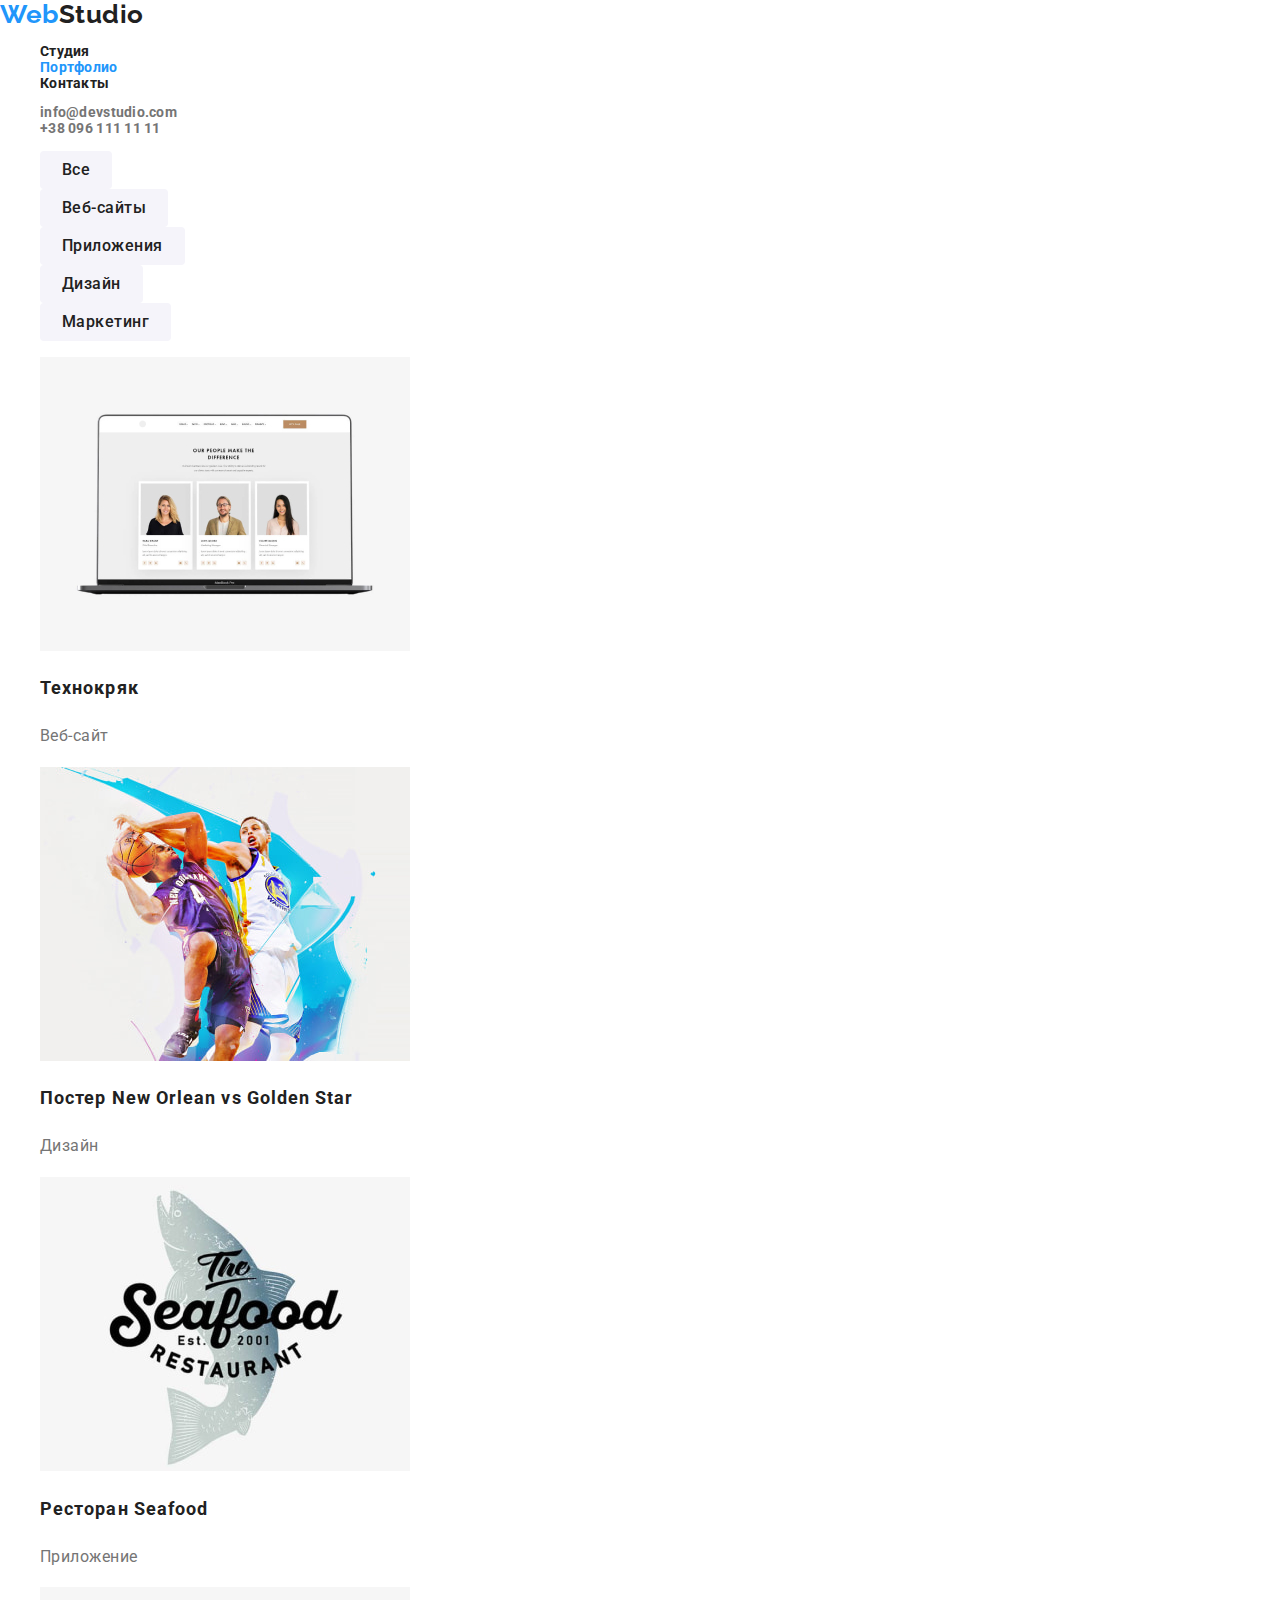
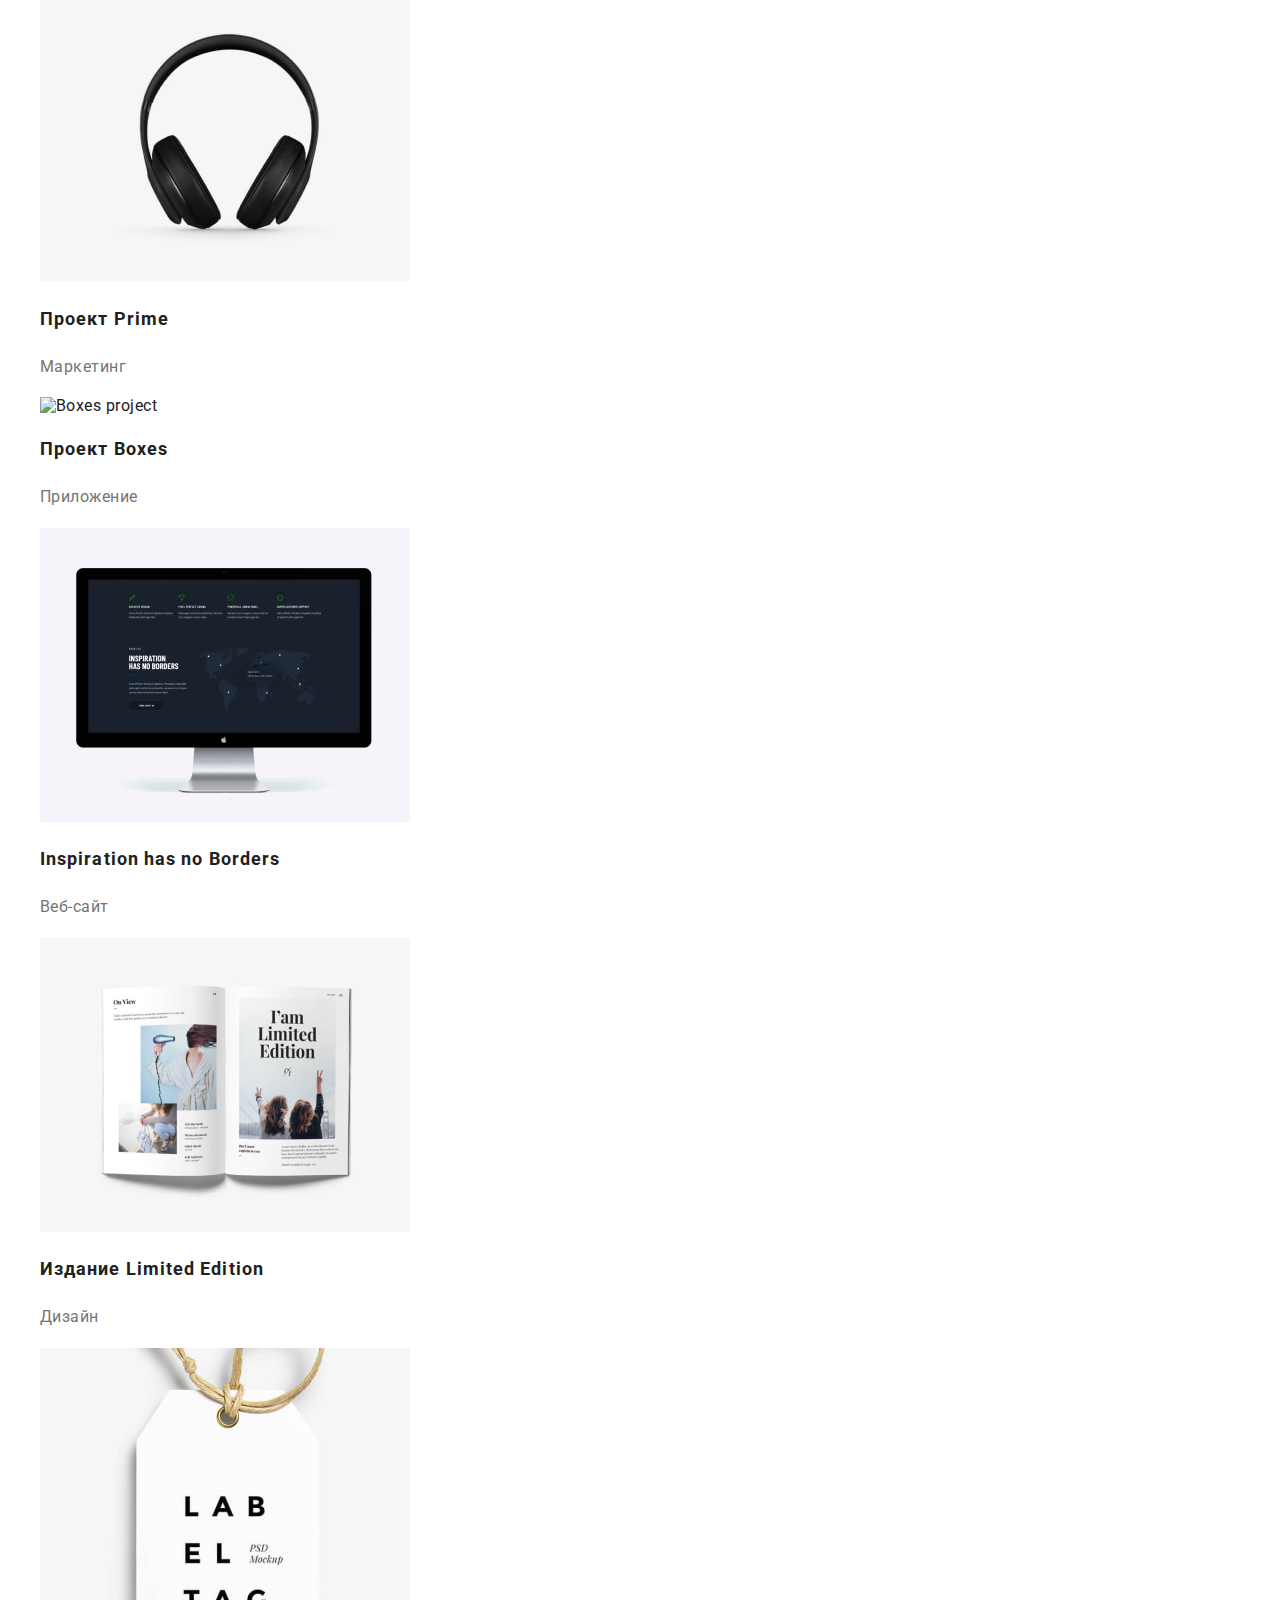
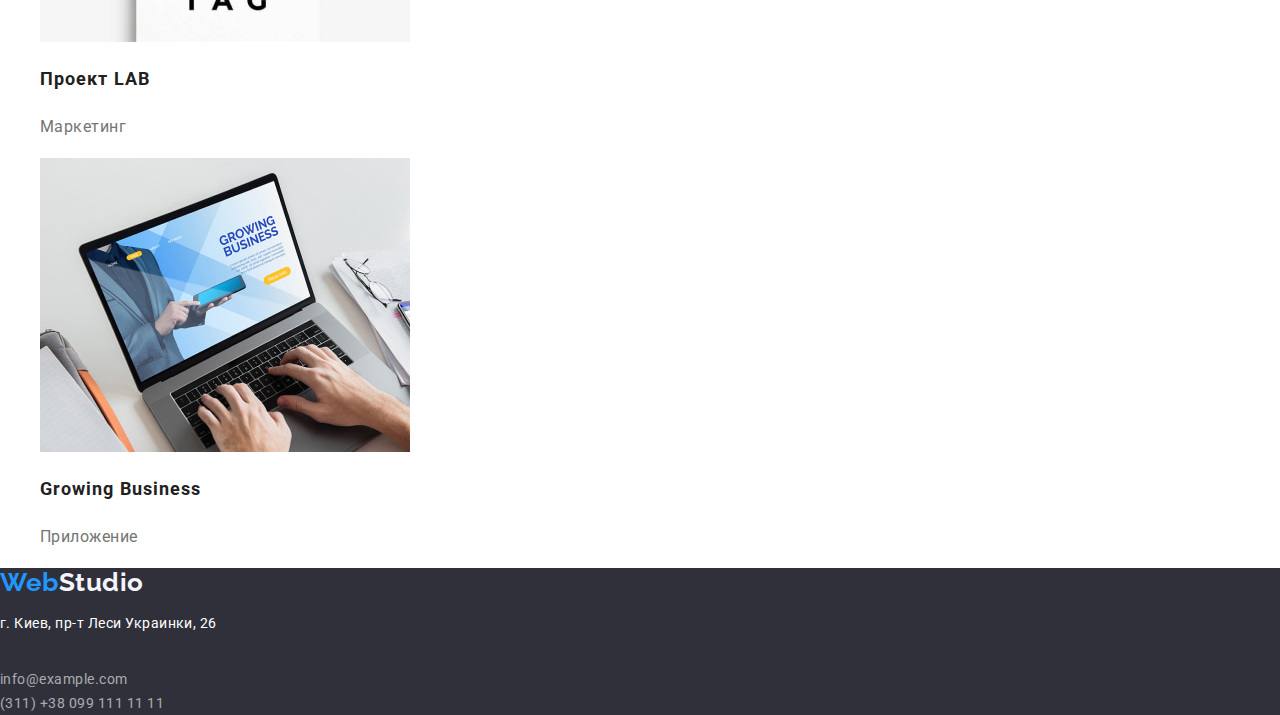
==== docs/portfolio.html @ b43b38a8 "Initial commit" ====
<!DOCTYPE html>
<html lang="ru">
  <head>
    <meta charset="UTF-8" />
    <meta http-equiv="X-UA-Compatible" content="IE=edge" />
    <meta name="viewport" content="width=device-width, initial-scale=1.0" />
    <title>Document</title>
    <link rel="preconnect" href="https://fonts.googleapis.com" />
    <link rel="preconnect" href="https://fonts.gstatic.com" crossorigin />
    <link
      href="https://fonts.googleapis.com/css2?family=Raleway:wght@700&family=Roboto:wght@400;500;700;900&display=swap"
      rel="stylesheet"
    />

    <link
      href="https://cdnjs.cloudflare.com/ajax/libs/modern-normalize/1.1.0/modern-normalize.min.css"
      rel="stylesheet"
    />
    <link rel="stylesheet" href="./css/style.css" />
    <link rel="stylesheet" href="./css/main.css" />
  </head>
  <body class="body">
    <!-- Шапка сайта -->
    <header class="page-header">
      <nav class="site-nav container">
        <a href="./index.html" class="logo">
          <span class="logo-element">Web</span>Studio
        </a>
        <ul class="list">
          <li>
            <a href="./index.html" class="link">Студия</a>
          </li>
          <li>
            <a href="./portfolio.html" class="link current">Портфолио</a>
          </li>
          <li><a href="#address" class="link">Контакты</a></li>
        </ul>
      </nav>
      <ul class="list">
        <li class="link-contact">
          <a href="mailto:info@devstudio.com">info@devstudio.com</a>
        </li>
        <li class="link-contact">
          <a href="tell:+380961111111">+38 096 111 11 11</a>
        </li>
      </ul>
    </header>
    <main>
      <section class="filter">  
          <h1 class="visually-hidden" >Портфолио</h1>
        <ul class="list">
          <li>
            <button type="button" class="filter-button curent">Все</button>
          </li>
          <li>
            <button type="button" class="filter-button">Веб-сайты</button>
          </li>
          <li>
            <button type="button" class="filter-button">Приложения</button>
          </li>
          <li><button type="button" class="filter-button">Дизайн</button></li>
          <li>
            <button type="button" class="filter-button">Маркетинг</button>
          </li>
        </ul>
   
        <ul class="portfolio">
          <li>
            <a href=""></a>
            <img
              src="./img/portfolioimg/technokryakimg.jpg"
              alt="Technokryak"
              height="294"
              width="370"
            />
            <h2 class="portfolio-title">Технокряк</h2>
            <p class="subtitle">Веб-сайт</p>
          </li>

          <li>
            <a href=""></a>
            <img
              src="./img/portfolioimg/ПостерNewOrleanvsGoldenStarimg.jpg"
              alt="Poster New Orlean"
              height="294"
              width="370"
            />
            <h2 class="portfolio-title">Постер New Orlean vs Golden Star</h2>
            <p class="subtitle">Дизайн</p>
          </li>
          <li>
            <a href=""></a>
            <img
              src="./img/portfolioimg/restorantimg.jpg"
              alt="Restorant App"
              height="294"
              width="370"
            />
            <h2 class="portfolio-title">Ресторан Seafood</h2>
            <p></p>
            <p class="subtitle">Приложение</p>
          </li>
          <li>
            <a href=""></a>
            <img
              src="./img/portfolioimg/progectimg.jpg"
              alt="Prime project"
              height="294"
              width="370"
            />
            <h2 class="portfolio-title">Проект Prime</h2>
            <p class="subtitle">Маркетинг</p>
          </li>
          <li>
            <a href=""></a>
            <img
              src="./img/portfolioimg/boxesimg.jpg"
              alt="Boxes project"
              height="294"
              width="370"
            />
            <h2 class="portfolio-title">Проект Boxes</h2>
            <p class="subtitle">Приложение</p>
          </li>
          <li>
            <a href=""></a>
            <img
              src="./img/portfolioimg/vebsiteimg.jpg"
              alt="VebDew"
              height="294"
              width="370"
            />
            <h2 class="portfolio-title">Inspiration has no Borders</h2>
            <p class="subtitle">Веб-сайт</p>
          </li>
          <li>
            <a href=""></a>
            <img
              src="./img/portfolioimg/izdaniyeimg.jpg"
              alt="Design"
              height="294"
              width="370"
            />
            <h2 class="portfolio-title">Издание Limited Edition</h2>
            <p class="subtitle">Дизайн</p>
          </li>
          <li>
            <a href=""></a>
            <img
              src="./img/portfolioimg/labimg.jpg"
              alt="Marketing project"
              height="294"
              width="370"
            />
            <h2 class="portfolio-title">Проект LAB</h2>
            <p class="subtitle">Маркетинг</p>
          </li>
          <li>
            <a href=""></a>
            <img
              src="./img/portfolioimg/biznessimg.jpg"
              alt="Business App"
              height="294"
              width="370"
            />
            <h2 class="portfolio-title">Growing Business</h2>
            <p class="subtitle">Приложение</p>
            <p></p>
          </li>
        </ul>
      </section>
    </main>
    <!-- Футер -->
    <footer>
      <a href="./index.html" class="logo-footer logo">
        <span class="logo-element">Web</span>Studio
      </a>
      <address id="address">
        <p class="address-place">г. Киев, пр-т Леси Украинки, 26</p>
        <br />
        <a href="mailto:info@example.com" class="address">info@example.com</a
        ><br />
        <a href="tel:+380991111111" class="address">(311) +38 099 111 11 11</a>
      </address>
    </footer>
  </body>
</html>
---- docs/css/style.css ----
:root {
   /* background: #FFFFFF;
   background: #212121;
   background: #FFFFFF;
   background: #757575;
   background: #2196F3;
   background: #EEEEEE;
   background: #000000;
   background: #F5F4FA;
   background: #FFFFFF99;
   background: #2F303A;
   background: #ECECEC;
   background: #188CE8;
    */
   --main-font: roboto, sans-serif;
   --secondary-font: raleway, sans-serif;
   --primary-text-color: #212121;
   --secondary-text-color: #757575;
   --title-text-color: #212121;
   --secondary-background-color: #2F303A;
   --accent-color: #2196Fb;
   --primary-white-color: #F5F4FA;
   --background-main-white: #ffffff;
   --address-color: rgba(255, 255, 255, 0.6);
   --hover-button-color: #188CE8;
   --secondary-button-color: #F5F4FA;

}

/* Header */
body {
   font-family: var(--main-font);
   color: var(--primary-text-color);
   background-color: #ffffff;
   letter-spacing: 0.03em; ;
}

.site-nav {
   list-style-type: none;
   font-style: normal;
   font-weight: 500;
   font-size: 14px;
   line-height: 1.14;
   color: var(--title-text-color);

}

a.page-header {
   text-decoration: none;
   display: flex;
   align-items: center;
}

li {
   list-style: none;

}

a {
   color: var(--primary-text-color);
   text-decoration: none;
}

/* Button style */
.button {
   padding-bottom: 20px;
   display: inline-block;
   border-radius: 4px;
   padding: 10px 32px;
   font-family: Roboto;
   font-weight: 700;
   font-size: 16px;
   line-height: 1.87;
   letter-spacing: 0.06em;
   background: var(--accent-color);
   color: var(--primary-white-color);
   cursor: pointer;
}

.button:hover,
.button:focus {
   background: var(--hover-button-color);
   color: var(--primary-white-color);

}

.button.current {
   background-color: var(--accent-color);
}

.filter-button {
   display: inline-block;
   border: 0px;
   border-radius: 4px;
   padding: 6px 22px;
   font-family: Roboto;
   font-weight: 500;
   font-size: 16px;
   line-height: 1.62;
   letter-spacing: 0.03em;
   background: var(--primary-white-color);
   color: var(--primary-text-color);
   cursor: pointer;
}

.filter-button:hover,
.filter-button:focus {
   background: var(--hover-button-color);
   color: var(--primary-white-color);
}

.filter-button.current {
   background-color: var(--accent-color);
}

/* Logo style */

.logo {
   text-decoration: none;
   font-family: var(--secondary-font);
   font-weight: bold;
   font-size: 26px;
   line-height: 1.14;
   letter-spacing: 0.5px;
}

.logo-element {
   color: var(--accent-color);
}

.list {
   font-weight: bold;
   color: var(--primary-text-color);
   font-size: 14px;
   line-height: 1.14;
   letter-spacing: 0.02em;
}

.list:hover,
.list:focus {
   color: #2196Fb;
}


.hero-title {
   padding-bottom: 20px;
   font-weight: 900;
   font-size: 44px;
   line-height: 1.36;
   text-align: center;
   letter-spacing: 0.06em;
   text-transform: uppercase;
   color: var(--background-main-white);
   background-color: var(--secondary-background-color);
 
}
 .section {
    letter-spacing:  0.03em ;

 }
.section-title {
   font-weight: bold;
   font-size: 14px;
   line-height: 1.14;
   text-transform: uppercase;
}

.title {
   color: var(--secondary-text-color);
   font-size: 14px;
   line-height: 1.7;
}

.service {
   font-weight: bold;
   font-size: 36px;
   line-height: 2;
   text-align: center;
}

.link {
   color: var(--title-text-color) ;
   letter-spacing: 0.02em;
}

.link:hover,
.link:focus {
   color: var(--accent-color);
}

.link.current {
   color: var(--accent-color);
}


.link-contact a {
   color: var(--secondary-text-color);
   font-weight: bold;
}

.link-contact:hover,
.link-contact:focus {
   color: var(--accent-color);
}

.link-contact.current {
   color: var(--accent-color);
}

.team {
   background-color: var(--primary-white-color);
   letter-spacing: 0.03em;
}

.team-title {
   font-style: normal;
   font-weight: bold;
   font-size: 36px;
   line-height: 2.6;
   text-align: center;
   letter-spacing: 0.03em;
}

.name-title {
   font-weight: 500;
   font-size: 16px;
   line-height: 1.2;
   text-align: center;
}


.team-job-position {
   color: var(--secondary-text-color);
   font-size: 16px;
   line-height: 1.2;
   text-align: center;
}

/* Footer */
.address-place {
   color: var(--background-main-white);
   font-size: 14px;
   line-height: 1.7;
   font-style: normal;
}

.address {
   font-size: 14px;
   line-height: 1.7;
   color: var(--address-color);
   text-decoration: none;
   font-style: normal;
}
.logo-footer {
   color: var(--primary-white-color);
}
footer {
   color: var(--primary-white-color);
   background-color: var(--secondary-background-color);
   font-family: roboto;
   letter-spacing:  0.03em;
   font-style: normal;
}

/* Portfolio style */
.portfolio-title {
   font-weight: bold;
   font-size: 18px;
   line-height: 2;
   letter-spacing: 0.06em ;
}

.subtitle {
   font-size: 16px;
   line-height: 1.8;
   color: var(--secondary-text-color);
   letter-spacing:  0.03em;
}
.visually-hidden {
   position: absolute;
   width: 1px;
   height: 1px;
   margin: -1px;
   border: 0;
   padding: 0;
   
   white-space: nowrap;
   clip-path: inset(100%);
   clip: rect(0 0 0 0);
   overflow: hidden;
 }
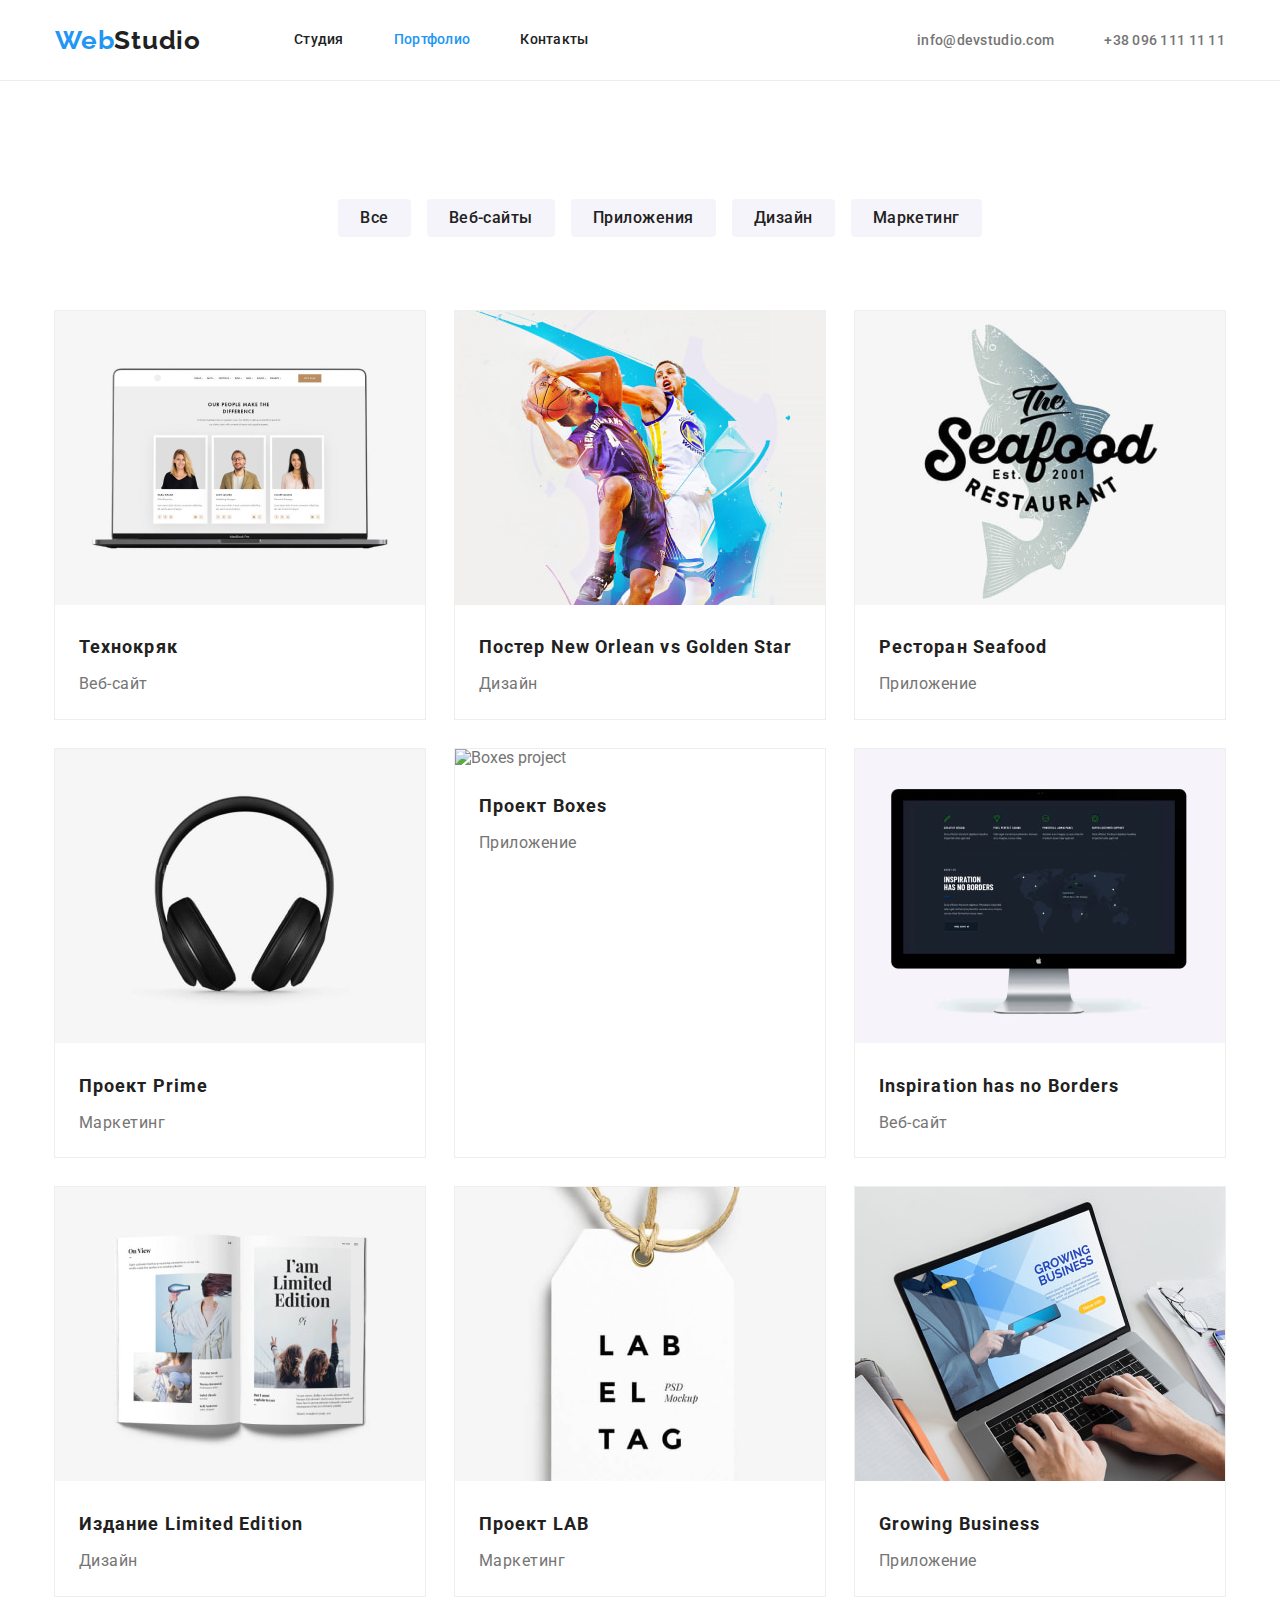
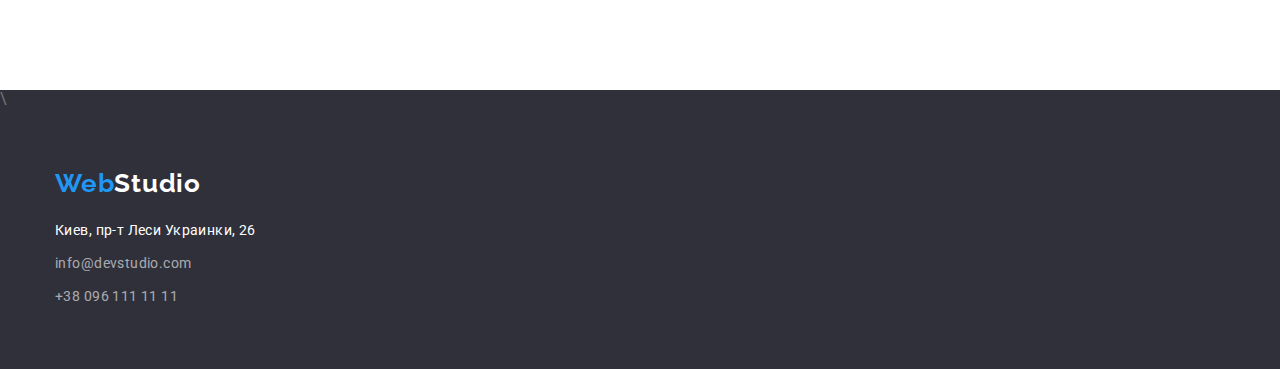
==== commit b78980dd: "position remake" ====
--- a/docs/portfolio.html
+++ b/docs/portfolio.html
@@ -17,55 +17,63 @@
       rel="stylesheet"
     />
     <link rel="stylesheet" href="./css/style.css" />
-    <link rel="stylesheet" href="./css/main.css" />
   </head>
   <body class="body">
     <!-- Шапка сайта -->
     <header class="page-header">
-      <nav class="site-nav container">
-        <a href="./index.html" class="logo">
-          <span class="logo-element">Web</span>Studio
+      <div class="main-nav conteiner">
+      <nav class="nav-content">
+        <a href="./index.html" lang="en" class="logo logo-header link">
+          <span class="logo-accent">Web</span>Studio
         </a>
-        <ul class="list">
-          <li>
-            <a href="./index.html" class="link">Студия</a>
-          </li>
-          <li>
-            <a href="./portfolio.html" class="link current">Портфолио</a>
-          </li>
-          <li><a href="#address" class="link">Контакты</a></li>
+        <ul class=" nav-list list">
+          <li class="nav-item">
+            <a href="./index.html" class="nav-link link">Студия</a>
+          </li>
+          <li class="nav-item">
+            <a href="./portfolio.html" class="nav-link link current">Портфолио</a>
+          </li>
+          <li class="nav-item"><a href="#address" class="nav-link link">Контакты</a>
+          </li>
         </ul>
       </nav>
-      <ul class="list">
-        <li class="link-contact">
-          <a href="mailto:info@devstudio.com">info@devstudio.com</a>
+      <ul class="info-list list">
+        <li class="info-item">
+          <a href="mailto:info@devstudio.com" class=" info-link link">info@devstudio.com</a>
         </li>
-        <li class="link-contact">
-          <a href="tell:+380961111111">+38 096 111 11 11</a>
+        <li class="info-item list">
+          <a href="tell:+380961111111" class="info-link link">+38 096 111 11 11</a>
         </li>
       </ul>
+    </div>
     </header>
     <main>
-      <section class="filter">  
+      <section class="section">  
+        <div class="main-project conteiner">
           <h1 class="visually-hidden" >Портфолио</h1>
-        <ul class="list">
-          <li>
-            <button type="button" class="filter-button curent">Все</button>
-          </li>
-          <li>
+
+       <div class="filter">
+            <h2 class="filter-title visually-hidden">Направления проєктов</h2>
+        <ul class="filter-list">
+          <li class="filter-item">
+            <button type="button" class="filter-button">Все</button>
+          </li>
+          <li class="filter-item">
             <button type="button" class="filter-button">Веб-сайты</button>
           </li>
-          <li>
+          <li class="filter-item">
             <button type="button" class="filter-button">Приложения</button>
           </li>
-          <li><button type="button" class="filter-button">Дизайн</button></li>
-          <li>
+          <li class="filter-item"><button type="button" class="filter-button">Дизайн</button></li>
+          <li class="filter-item">
             <button type="button" class="filter-button">Маркетинг</button>
           </li>
         </ul>
-   
-        <ul class="portfolio">
-          <li>
+      </div> 
+      <div class="project">
+        <h2 class="project-title visually-hidden">Список проєктов</h2>
+        <ul class="project-list list">
+          <li class="project-item">
             <a href=""></a>
             <img
               src="./img/portfolioimg/technokryakimg.jpg"
@@ -73,11 +81,11 @@
               height="294"
               width="370"
             />
-            <h2 class="portfolio-title">Технокряк</h2>
-            <p class="subtitle">Веб-сайт</p>
+            <h3 class="project-name">Технокряк</h2>
+            <p class="project-type">Веб-сайт</p>
           </li>
 
-          <li>
+          <li class="project-item">
             <a href=""></a>
             <img
               src="./img/portfolioimg/ПостерNewOrleanvsGoldenStarimg.jpg"
@@ -85,10 +93,10 @@
               height="294"
               width="370"
             />
-            <h2 class="portfolio-title">Постер New Orlean vs Golden Star</h2>
-            <p class="subtitle">Дизайн</p>
-          </li>
-          <li>
+            <h3 class="project-name">Постер New Orlean vs Golden Star</h2>
+            <p class="project-type">Дизайн</p>
+          </li>
+          <li class="project-item">
             <a href=""></a>
             <img
               src="./img/portfolioimg/restorantimg.jpg"
@@ -96,11 +104,11 @@
               height="294"
               width="370"
             />
-            <h2 class="portfolio-title">Ресторан Seafood</h2>
+            <h3 class="project-name">Ресторан Seafood</h3>
             <p></p>
-            <p class="subtitle">Приложение</p>
-          </li>
-          <li>
+            <p class="project-type">Приложение</p>
+          </li>
+          <li class="project-item">
             <a href=""></a>
             <img
               src="./img/portfolioimg/progectimg.jpg"
@@ -108,10 +116,10 @@
               height="294"
               width="370"
             />
-            <h2 class="portfolio-title">Проект Prime</h2>
-            <p class="subtitle">Маркетинг</p>
-          </li>
-          <li>
+            <h3 class="project-name">Проект Prime</h3>
+            <p class="project-type">Маркетинг</p>
+          </li>
+          <li class="project-item">
             <a href=""></a>
             <img
               src="./img/portfolioimg/boxesimg.jpg"
@@ -119,10 +127,10 @@
               height="294"
               width="370"
             />
-            <h2 class="portfolio-title">Проект Boxes</h2>
-            <p class="subtitle">Приложение</p>
-          </li>
-          <li>
+            <h3 class="project-name">Проект Boxes</h3>
+            <p class="project-type">Приложение</p>
+          </li>
+          <li class="project-item">
             <a href=""></a>
             <img
               src="./img/portfolioimg/vebsiteimg.jpg"
@@ -130,10 +138,10 @@
               height="294"
               width="370"
             />
-            <h2 class="portfolio-title">Inspiration has no Borders</h2>
-            <p class="subtitle">Веб-сайт</p>
-          </li>
-          <li>
+            <h3 class="project-name">Inspiration has no Borders</h3>
+            <p class="project-type">Веб-сайт</p>
+          </li>
+          <li class="project-item">
             <a href=""></a>
             <img
               src="./img/portfolioimg/izdaniyeimg.jpg"
@@ -141,10 +149,10 @@
               height="294"
               width="370"
             />
-            <h2 class="portfolio-title">Издание Limited Edition</h2>
-            <p class="subtitle">Дизайн</p>
-          </li>
-          <li>
+            <h3 class="project-name">Издание Limited Edition</h3>
+            <p class="project-type"> Дизайн  </p>
+          </li>
+          <li class="project-item">
             <a href=""></a>
             <img
               src="./img/portfolioimg/labimg.jpg"
@@ -152,10 +160,10 @@
               height="294"
               width="370"
             />
-            <h2 class="portfolio-title">Проект LAB</h2>
-            <p class="subtitle">Маркетинг</p>
-          </li>
-          <li>
+            <h3 class="project-name">Проект LAB</h3>
+            <p class="project-type">Маркетинг</p>
+          </li>
+          <li class="project-item">
             <a href=""></a>
             <img
               src="./img/portfolioimg/biznessimg.jpg"
@@ -163,25 +171,36 @@
               height="294"
               width="370"
             />
-            <h2 class="portfolio-title">Growing Business</h2>
-            <p class="subtitle">Приложение</p>
+            <h3 class="project-name">Growing Business</h2>
+            <p class="project-type">Приложение</p>
             <p></p>
           </li>
         </ul>
+      </div>
+    </div>
       </section>
     </main>
+   
     <!-- Футер -->
-    <footer>
-      <a href="./index.html" class="logo-footer logo">
-        <span class="logo-element">Web</span>Studio
-      </a>
-      <address id="address">
-        <p class="address-place">г. Киев, пр-т Леси Украинки, 26</p>
-        <br />
-        <a href="mailto:info@example.com" class="address">info@example.com</a
-        ><br />
-        <a href="tel:+380991111111" class="address">(311) +38 099 111 11 11</a>
-      </address>
-    </footer>
+    <footer id="address" class="footer"> \
+      <div class=" conteiner">
+          <a href="./index.html" lang="en" class="logo logo-footer link">
+            <span class="logo-accent">Web</span>Studio
+          </a>
+          <address class="address">
+            <ul class="address-list list">
+                <li class="address-item">
+                    <a href="" class="address-link link">Киев, пр-т Леси Украинки, 26</a>
+                </li>
+                <li class="address-item">
+                    <a href="mailto:info@devstudio.com" lang="en" class="address-link info link">info@devstudio.com</a>
+                </li>
+                <li class="address-item">
+                    <a href="tel:+380961111111" class="address-link info link">+38 096 111 11 11</a>
+                </li>
+            </ul>
+        </address>
+      </div>
+        </footer>
   </body>
 </html>
--- a/docs/css/style.css
+++ b/docs/css/style.css
@@ -1,5 +1,4 @@
-:root {
-   /* background: #FFFFFF;
+  /* background: #FFFFFF;
    background: #212121;
    background: #FFFFFF;
    background: #757575;
@@ -11,83 +10,351 @@
    background: #2F303A;
    background: #ECECEC;
    background: #188CE8;
-    */
+*/
+*,
+*::before,
+*::after {
+    box-sizing: border-box;
+}
+
+:root {
    --main-font: roboto, sans-serif;
    --secondary-font: raleway, sans-serif;
-   --primary-text-color: #212121;
-   --secondary-text-color: #757575;
+   --secondary-button-color: #F5F4FA;
+
+   --primary-bg-color: #ffffff;
+   --secondary-bg-color: #f5f4fa;
+   --footer-bg-color: #2f303a;
+
+   --primary-text-color: #757575;
+   --secondary-text-color: #ffffff;
    --title-text-color: #212121;
-   --secondary-background-color: #2F303A;
-   --accent-color: #2196Fb;
-   --primary-white-color: #F5F4FA;
-   --background-main-white: #ffffff;
-   --address-color: rgba(255, 255, 255, 0.6);
+
+   --logo-white-color: #ffffff;
+   --logo-blask-color: #212121;
    --hover-button-color: #188CE8;
-   --secondary-button-color: #F5F4FA;
-
-}
-
-/* Header */
+   --accent-color: #2196f3;
+}
+/*main*/
+.conteiner {
+    margin-left: auto;
+    margin-right: auto;
+    width: 1200px;
+    padding-left: 15px;
+    padding-right: 15px;
+    /* outline: 2px solid red; */
+}
+h1,
+h2,
+h3,
+h4,
+h5,
+h6,
+p {
+    margin: 0;
+}
 body {
    font-family: var(--main-font);
    color: var(--primary-text-color);
-   background-color: #ffffff;
-   letter-spacing: 0.03em; ;
-}
-
-.site-nav {
-   list-style-type: none;
-   font-style: normal;
-   font-weight: 500;
-   font-size: 14px;
-   line-height: 1.14;
-   color: var(--title-text-color);
-
-}
-
-a.page-header {
-   text-decoration: none;
+}
+
+.visually-hidden {
+    position: absolute;
+    width: 1px;
+    height: 1px;
+    margin: -1px;
+    padding: 0;
+    overflow: hidden;
+    border: 0;
+    clip: rect(0 0 0 0);
+}
+.link {
+    text-decoration: none;
+}
+.list {
+    padding: 0px;
+    margin: 0px;
+    list-style-type: none;
+}
+.pages {
+    font-family: var(--main-font);
+
+    background-color: var(--primary-bg-color);
+}
+
+.logo {
+    font-family: var(--secondary-font);
+    font-weight: 700;
+    font-size: 26px;
+    line-height: 1.19;
+    letter-spacing: 0.03em;
+    font-size: 26px;
+}
+.logo-header {
+    color: var(--logo-blask-color);
+}
+.logo-footer {
+    color: var(--logo-white-color);
+}
+
+.logo-accent {
+    color: var(--accent-color);
+}
+
+/*----------Site naw----------*/
+.page-header {
+    border-bottom: 1px solid #ececec;
+}
+
+.main-nav {
+    display: flex;
+    align-items: center;
+    justify-content: space-between;
+}
+
+.nav-content {
+    display: flex;
+    align-items: center;
+}
+
+.nav-list {
    display: flex;
-   align-items: center;
-}
-
-li {
-   list-style: none;
-
-}
-
-a {
-   color: var(--primary-text-color);
-   text-decoration: none;
-}
-
-/* Button style */
-.button {
-   padding-bottom: 20px;
-   display: inline-block;
-   border-radius: 4px;
-   padding: 10px 32px;
-   font-family: Roboto;
-   font-weight: 700;
-   font-size: 16px;
-   line-height: 1.87;
-   letter-spacing: 0.06em;
-   background: var(--accent-color);
-   color: var(--primary-white-color);
-   cursor: pointer;
-}
-
-.button:hover,
-.button:focus {
-   background: var(--hover-button-color);
-   color: var(--primary-white-color);
-
-}
-
-.button.current {
-   background-color: var(--accent-color);
-}
-
+   margin-left: 93px;
+}
+
+.nav-item:not(:last-child) {
+    margin-right: 50px;
+}
+
+.nav-link {
+    display: block;
+    padding-top: 32px;
+    padding-bottom: 32px;
+    font-style: normal;
+    font-weight: 500;
+    font-size: 14px;
+    line-height: 1.14;
+    letter-spacing: 0.02em;
+    color: var(--title-text-color);
+}
+
+.nav-link:hover,
+.nav-link:focus {
+    color: var(--accent-color);
+}
+.nav-link.current {
+    color: var(--accent-color);
+}
+
+.info-list {
+   display: flex;
+}
+
+.info-item:not(:last-child) {
+    margin-right: 50px;
+}
+
+.info-link {
+    /* background-color: tomato; */
+    padding-top: 32px;
+    padding-bottom: 32px;
+    font-style: normal;
+    font-weight: 500;
+    font-size: 14px;
+    line-height: 1.14;
+    letter-spacing: 0.02em;
+    color: var(--primary-text-color);
+}
+
+.info-link:hover,
+.info-link:focus {
+    color: var(--accent-color);
+}
+
+.address {
+    margin-top: 20px;
+}
+.address-item:not(:last-child) {
+    margin-bottom: 9px;
+}
+.address-link {
+    font-style: normal;
+    font-weight: normal;
+    font-size: 14px;
+    line-height: 1.71;
+    letter-spacing: 0.03em;
+    color: var(--secondary-text-color);
+}
+.address-link.info {
+    color: rgba(255, 255, 255, 0.6);
+}
+
+/* index.html */
+
+/* hero */
+.hero.section {
+    max-width: 1600px;
+    margin-left: auto;
+    margin-right: auto;
+    background-color: var(--footer-bg-color);
+}
+
+.hero-content {
+    text-align: center;
+    padding-top: 200px;
+    padding-bottom: 200px;
+}
+.hero-title {
+    padding-bottom: 20px;
+    font-weight: 900;
+    font-size: 44px;
+    line-height: 1.36;
+    text-align: center;
+    letter-spacing: 0.06em;
+    text-transform: uppercase;
+    color: var(--secondary-text-color);
+    font-size: 44px;
+}
+.hero-button {
+    padding-bottom: 20px;
+    display: inline-block;
+    border-radius: 4px;
+    padding: 10px 32px;
+    font-family: Roboto;
+    font-weight: 700;
+    font-size: 16px;
+    line-height: 1.87;
+    letter-spacing: 0.06em;
+    color: var(--secondary-text-color);
+    background-color: var(--accent-color);
+    box-shadow: 0px 4px 4px rgba(0, 0, 0, 0.15);
+    font-size: 16px;
+}
+.hero-button:hover,
+.hero-button:focus {
+    background-color: var(--hover-button-color);
+    cursor: pointer;
+}
+
+/* advantage */
+.advantage-list {
+    padding-top: 94px;
+    display: flex;
+    margin-left: -15px;
+    margin-right: -15px;
+}
+.advantage-item {
+    margin-left: 15px;
+    margin-right: 15px;
+    flex-basis: calc((100% - 120px) / 4);
+}
+
+.advantage-title {
+    margin-bottom: 10px;
+    font-weight: 700;
+    font-size: 14px;
+    line-height: 1.4;
+    letter-spacing: 0.03em;
+    text-transform: uppercase;
+    color: var(--title-text-color);
+}
+.advantage-text {
+    font-weight: normal;
+    font-size: 14px;
+    line-height: 1.71;
+    letter-spacing: 0.03em;
+    color: var(--primary-text-color);
+}
+.main-about {
+    padding-bottom: 94px;
+    padding-top: 94px;
+}
+.about-title {
+    margin-bottom: 50px;
+    font-weight: 700;
+    font-size: 36px;
+    line-height: 1.16;
+    text-align: center;
+    letter-spacing: 0.03em;
+    color: var(--title-text-color);
+}
+
+.about-list {
+    display: flex;
+}
+.about-item:not(:last-child) {
+    margin-right: 30px;
+}
+
+/* team */
+.team .conteiner {
+    padding-top: 94px;
+    padding-bottom: 94px;
+}
+
+.team {
+    background-color: var(--secondary-bg-color);
+}
+.team-title {
+    margin-bottom: 50px;
+    font-weight: 700;
+    font-size: 36px;
+    line-height: 1.16;
+    text-align: center;
+    letter-spacing: 0.03em;
+    color: var(--title-text-color);
+}
+
+.team-list {
+    display: flex;
+}
+
+.team-item {
+    text-align: center;
+    border-bottom-right-radius: 4px;
+    border-bottom-left-radius: 4px;
+    background-color: var(--primary-bg-color);
+}
+.team-item:not(:last-child) {
+    margin-right: 30px;
+}
+
+.team-name {
+    margin-top: 30px;
+    margin-bottom: 10px;
+    font-weight: 500;
+    font-size: 16px;
+    line-height: 1.19;
+    letter-spacing: 0.03em;
+    color: var(--title-text-color);
+}
+.team-post {
+    margin-bottom: 30px;
+    font-weight: 400;
+    font-size: 16px;
+    line-height: 1.19;
+    letter-spacing: 0.03em;
+    color: var(--primary-text-color);
+}
+/*footer*/
+.footer {
+    background-color: var(--footer-bg-color);
+}
+.footer .conteiner {
+    padding-top: 60px;
+    padding-bottom: 60px;
+}
+
+
+/* filter */
+.main-project {
+    padding-top: 94px;
+    padding-bottom: 94px;
+}
+.filter {
+    text-align: center;
+    padding-bottom: 50px;
+}
 .filter-button {
    display: inline-block;
    border: 0px;
@@ -98,194 +365,60 @@
    font-size: 16px;
    line-height: 1.62;
    letter-spacing: 0.03em;
-   background: var(--primary-white-color);
-   color: var(--primary-text-color);
-   cursor: pointer;
-}
-
-.filter-button:hover,
-.filter-button:focus {
-   background: var(--hover-button-color);
-   color: var(--primary-white-color);
-}
-
-.filter-button.current {
-   background-color: var(--accent-color);
-}
-
-/* Logo style */
-
-.logo {
-   text-decoration: none;
-   font-family: var(--secondary-font);
-   font-weight: bold;
-   font-size: 26px;
-   line-height: 1.14;
-   letter-spacing: 0.5px;
-}
-
-.logo-element {
-   color: var(--accent-color);
-}
-
-.list {
-   font-weight: bold;
-   color: var(--primary-text-color);
-   font-size: 14px;
-   line-height: 1.14;
-   letter-spacing: 0.02em;
-}
-
-.list:hover,
-.list:focus {
-   color: #2196Fb;
-}
-
-
-.hero-title {
-   padding-bottom: 20px;
-   font-weight: 900;
-   font-size: 44px;
-   line-height: 1.36;
+   background-color: var(--secondary-bg-color);
+   color: var(--title-text-color);
+}
+.filter-button:focus,
+.filter-button:hover {
+    background-color: var(--accent-color);
+    color: var(--secondary-text-color);
+}
+.filter-button:not(:last-child) {
+    margin-right: 8px;
+}
+.filter-list {
    text-align: center;
-   letter-spacing: 0.06em;
-   text-transform: uppercase;
-   color: var(--background-main-white);
-   background-color: var(--secondary-background-color);
- 
-}
- .section {
-    letter-spacing:  0.03em ;
-
- }
-.section-title {
-   font-weight: bold;
-   font-size: 14px;
-   line-height: 1.14;
-   text-transform: uppercase;
-}
-
-.title {
-   color: var(--secondary-text-color);
-   font-size: 14px;
-   line-height: 1.7;
-}
-
-.service {
-   font-weight: bold;
-   font-size: 36px;
-   line-height: 2;
-   text-align: center;
-}
-
-.link {
-   color: var(--title-text-color) ;
-   letter-spacing: 0.02em;
-}
-
-.link:hover,
-.link:focus {
-   color: var(--accent-color);
-}
-
-.link.current {
-   color: var(--accent-color);
-}
-
-
-.link-contact a {
-   color: var(--secondary-text-color);
-   font-weight: bold;
-}
-
-.link-contact:hover,
-.link-contact:focus {
-   color: var(--accent-color);
-}
-
-.link-contact.current {
-   color: var(--accent-color);
-}
-
-.team {
-   background-color: var(--primary-white-color);
-   letter-spacing: 0.03em;
-}
-
-.team-title {
-   font-style: normal;
-   font-weight: bold;
-   font-size: 36px;
-   line-height: 2.6;
-   text-align: center;
-   letter-spacing: 0.03em;
-}
-
-.name-title {
-   font-weight: 500;
-   font-size: 16px;
-   line-height: 1.2;
-   text-align: center;
-}
-
-
-.team-job-position {
-   color: var(--secondary-text-color);
-   font-size: 16px;
-   line-height: 1.2;
-   text-align: center;
-}
-
-/* Footer */
-.address-place {
-   color: var(--background-main-white);
-   font-size: 14px;
-   line-height: 1.7;
-   font-style: normal;
-}
-
-.address {
-   font-size: 14px;
-   line-height: 1.7;
-   color: var(--address-color);
-   text-decoration: none;
-   font-style: normal;
-}
-.logo-footer {
-   color: var(--primary-white-color);
-}
-footer {
-   color: var(--primary-white-color);
-   background-color: var(--secondary-background-color);
-   font-family: roboto;
-   letter-spacing:  0.03em;
-   font-style: normal;
-}
-
-/* Portfolio style */
-.portfolio-title {
-   font-weight: bold;
-   font-size: 18px;
-   line-height: 2;
-   letter-spacing: 0.06em ;
-}
-
-.subtitle {
-   font-size: 16px;
-   line-height: 1.8;
-   color: var(--secondary-text-color);
-   letter-spacing:  0.03em;
-}
-.visually-hidden {
-   position: absolute;
-   width: 1px;
-   height: 1px;
-   margin: -1px;
-   border: 0;
-   padding: 0;
-   
-   white-space: nowrap;
-   clip-path: inset(100%);
-   clip: rect(0 0 0 0);
-   overflow: hidden;
- }+   list-style: none;
+  display: flex;
+  flex-wrap: wrap;
+  justify-content: center;
+
+}
+.filter-item {
+   padding: 8px;
+}
+
+/* project*/
+
+.project-list {
+    display: flex;
+    flex-wrap: wrap;
+    margin: -15px;
+}
+.project-item {
+    outline: 1px solid #eeeeee;
+    margin: 15px;
+    flex-basis: calc((100% - 90px) / 3);
+}
+
+.project-name {
+    padding-left: 24px;
+    padding-right: 24px;
+    padding-top: 20px;
+    padding-bottom: 4px;
+    font-weight: 700;
+    font-size: 18px;
+    line-height: 2;
+    letter-spacing: 0.06em;
+    color: var(--title-text-color);
+}
+.project-type {
+    padding-left: 24px;
+    padding-right: 24px;
+    padding-bottom: 20px;
+    font-weight: 400;
+    font-size: 16px;
+    line-height: 1.87;
+    letter-spacing: 0.03em;
+    color: var(--primary-text-color);
+}
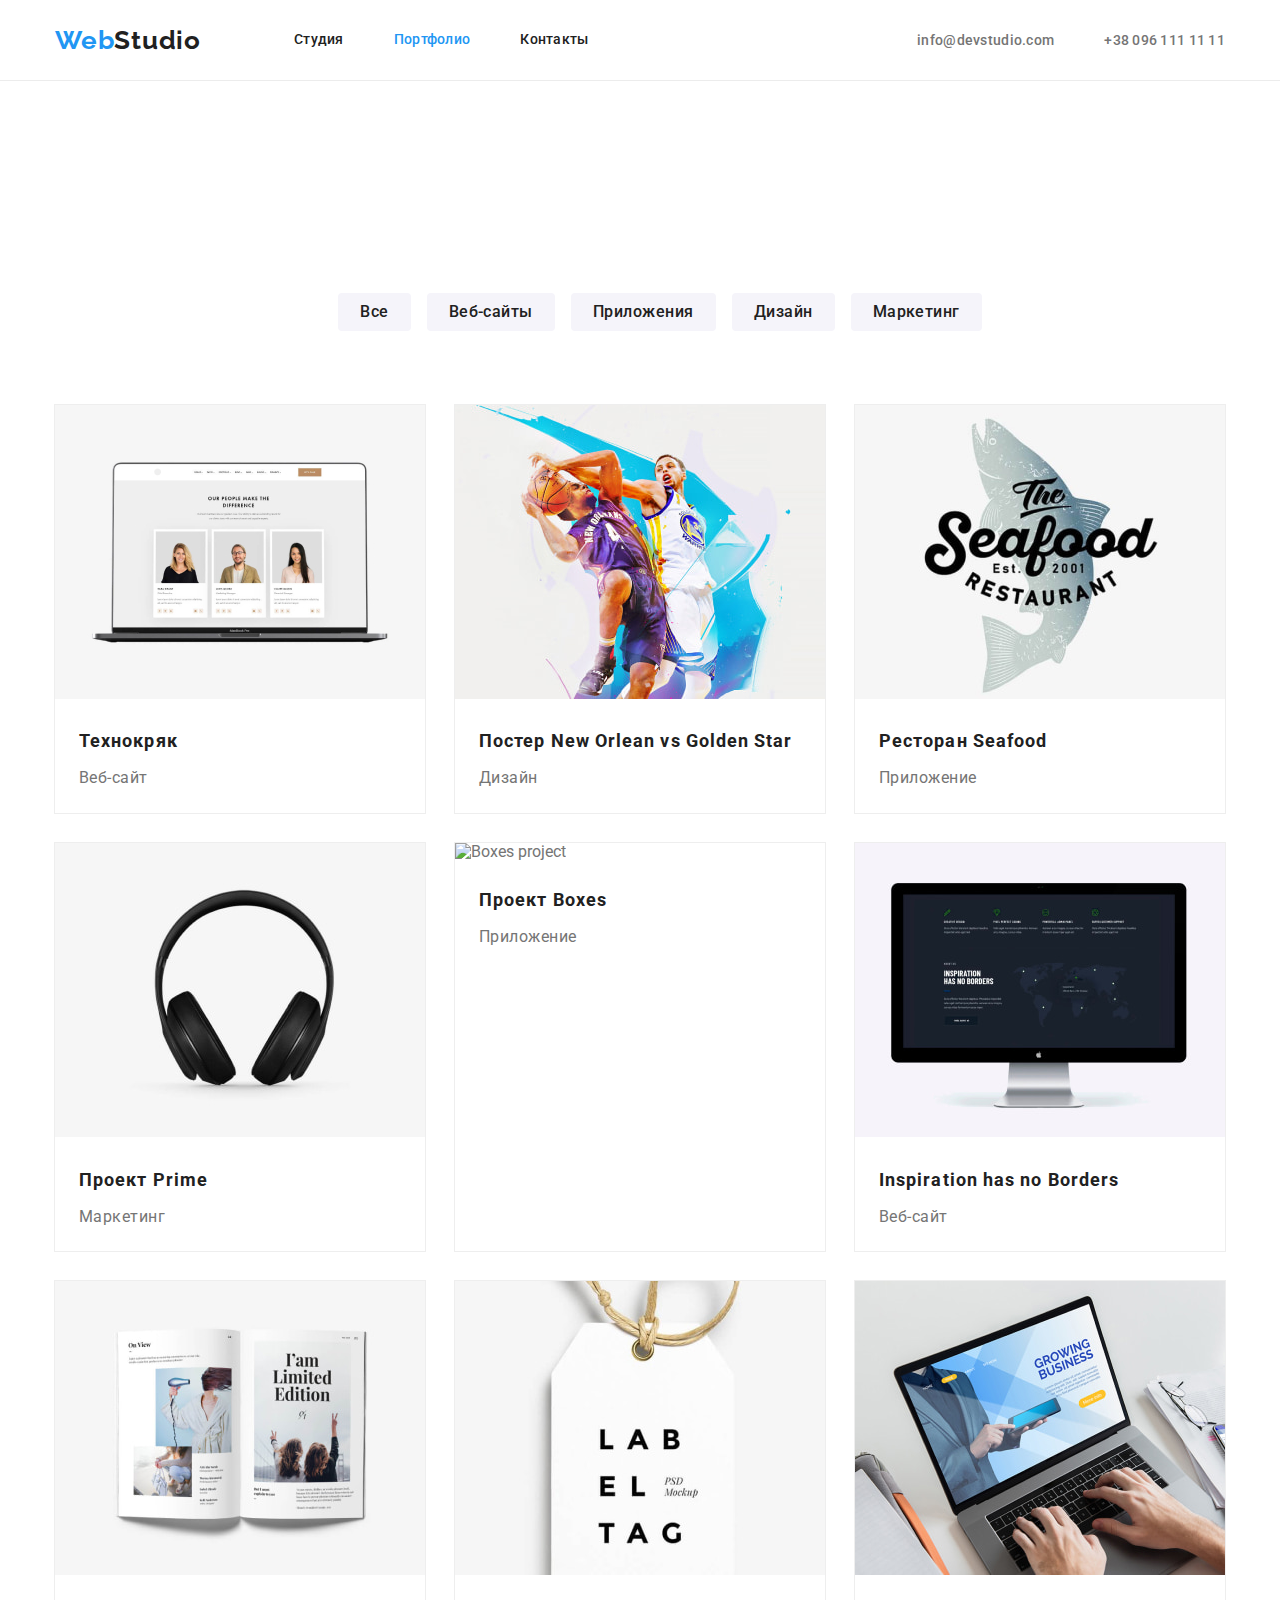
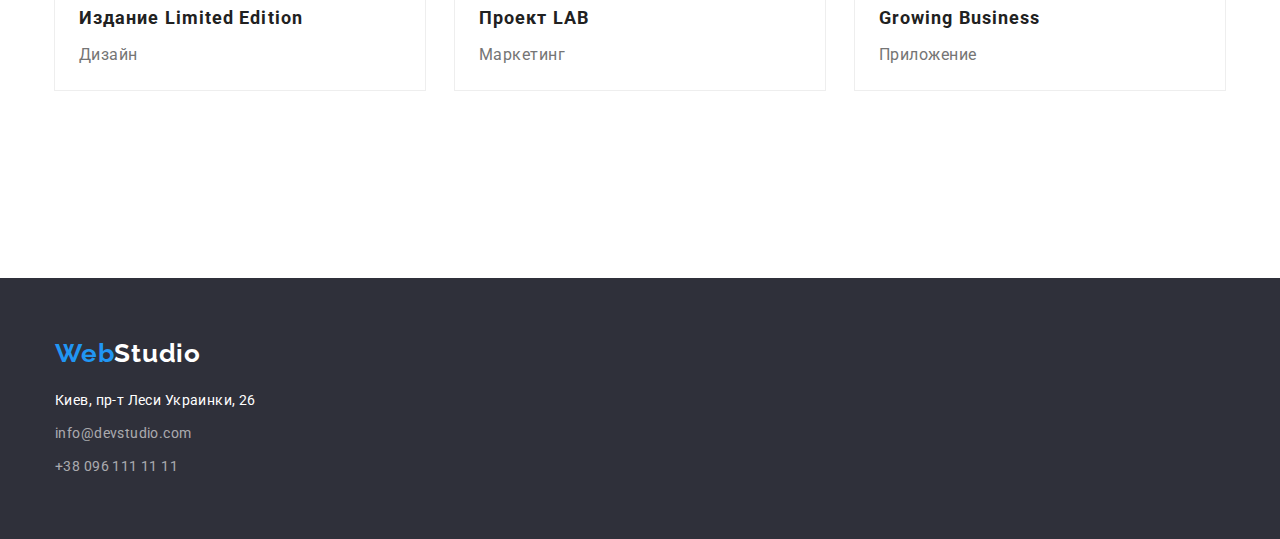
==== commit 2af3beb6: "+" ====
--- a/docs/portfolio.html
+++ b/docs/portfolio.html
@@ -182,7 +182,7 @@
     </main>
    
     <!-- Футер -->
-    <footer id="address" class="footer"> \
+    <footer id="address" class="footer"> 
       <div class=" conteiner">
           <a href="./index.html" lang="en" class="logo logo-footer link">
             <span class="logo-accent">Web</span>Studio
--- a/docs/css/style.css
+++ b/docs/css/style.css
@@ -1,15 +1,4 @@
-  /* background: #FFFFFF;
-   background: #212121;
-   background: #FFFFFF;
-   background: #757575;
-   background: #2196F3;
-   background: #EEEEEE;
-   background: #000000;
-   background: #F5F4FA;
-   background: #FFFFFF99;
-   background: #2F303A;
-   background: #ECECEC;
-   background: #188CE8;
+
 */
 *,
 *::before,
@@ -43,7 +32,12 @@
     padding-left: 15px;
     padding-right: 15px;
     /* outline: 2px solid red; */
-}
+    
+}
+.section {
+   padding-top: 94px;
+   padding-bottom: 94px;
+ }
 h1,
 h2,
 h3,
@@ -386,6 +380,7 @@
 }
 .filter-item {
    padding: 8px;
+   border-bottom: var(--primary-text-color);
 }
 
 /* project*/
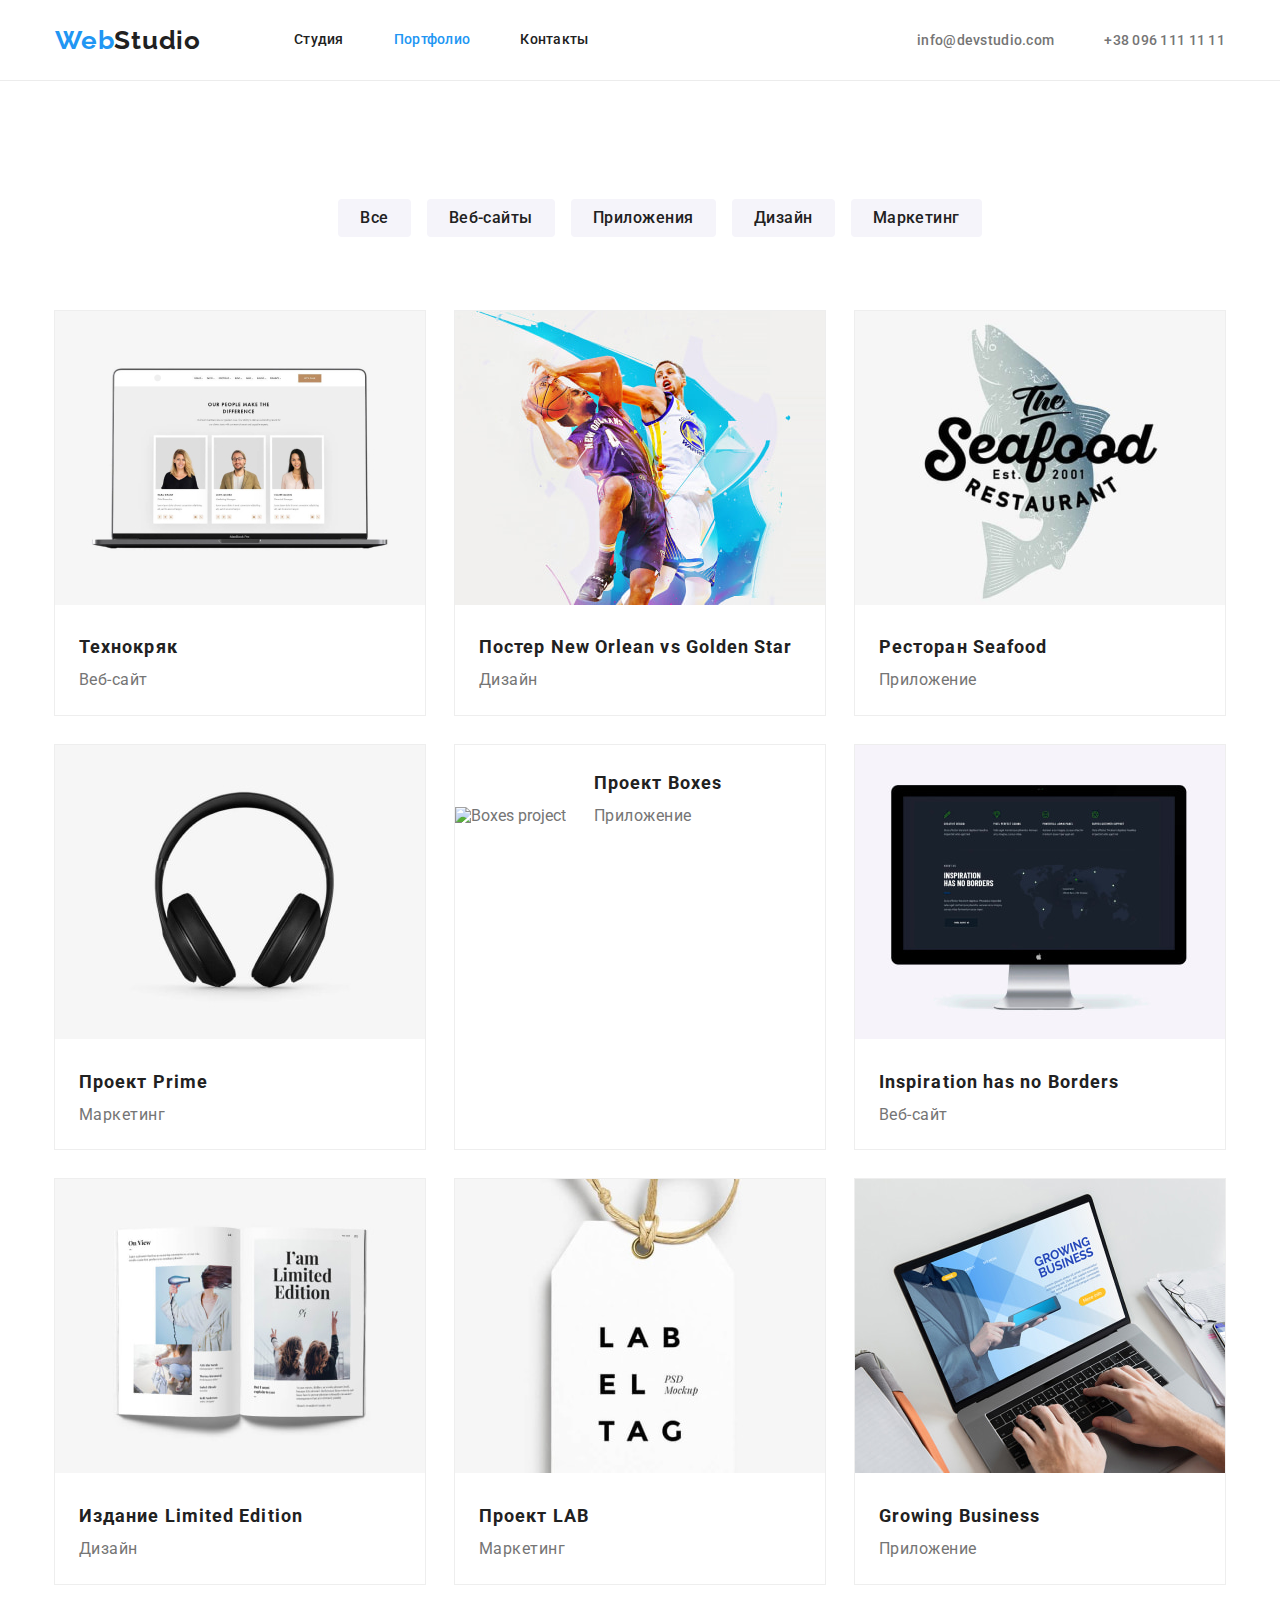
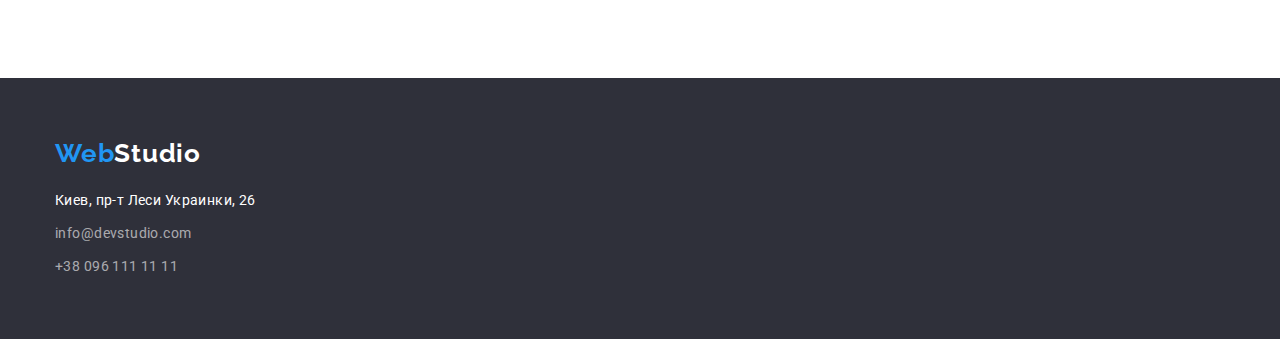
==== commit 0368a2ca: "робота над ошибками" ====
--- a/docs/portfolio.html
+++ b/docs/portfolio.html
@@ -81,10 +81,11 @@
               height="294"
               width="370"
             />
+          <div class="project-box">
             <h3 class="project-name">Технокряк</h2>
             <p class="project-type">Веб-сайт</p>
-          </li>
-
+          </div>
+          </li>
           <li class="project-item">
             <a href=""></a>
             <img
@@ -93,8 +94,10 @@
               height="294"
               width="370"
             />
-            <h3 class="project-name">Постер New Orlean vs Golden Star</h2>
-            <p class="project-type">Дизайн</p>
+            <div class="project-box">
+              <h3 class="project-name">Постер New Orlean vs Golden Star</h2>
+              <p class="project-type">Дизайн</p>
+            </div>
           </li>
           <li class="project-item">
             <a href=""></a>
@@ -104,9 +107,10 @@
               height="294"
               width="370"
             />
-            <h3 class="project-name">Ресторан Seafood</h3>
-            <p></p>
-            <p class="project-type">Приложение</p>
+            <div class="project-box">
+              <h3 class="project-name">Ресторан Seafood</h3>
+              <p class="project-type">Приложение</p>
+            </div>
           </li>
           <li class="project-item">
             <a href=""></a>
@@ -116,8 +120,10 @@
               height="294"
               width="370"
             />
-            <h3 class="project-name">Проект Prime</h3>
-            <p class="project-type">Маркетинг</p>
+             <div class="project-box">
+               <h3 class="project-name">Проект Prime</h3>
+               <p class="project-type">Маркетинг</p>
+             </div>
           </li>
           <li class="project-item">
             <a href=""></a>
@@ -127,8 +133,10 @@
               height="294"
               width="370"
             />
-            <h3 class="project-name">Проект Boxes</h3>
-            <p class="project-type">Приложение</p>
+              <div class="project-box">
+                <h3 class="project-name">Проект Boxes</h3>
+                <p class="project-type">Приложение</p> 
+              </div>
           </li>
           <li class="project-item">
             <a href=""></a>
@@ -138,42 +146,49 @@
               height="294"
               width="370"
             />
-            <h3 class="project-name">Inspiration has no Borders</h3>
-            <p class="project-type">Веб-сайт</p>
-          </li>
-          <li class="project-item">
-            <a href=""></a>
+              <div class="project-box">
+                <h3 class="project-name">Inspiration has no Borders</h3>
+                <p class="project-type">Веб-сайт</p> 
+              </div>
+          </li>
+          <li class="project-item">
+            <a href="">
             <img
               src="./img/portfolioimg/izdaniyeimg.jpg"
               alt="Design"
               height="294"
               width="370"
-            />
-            <h3 class="project-name">Издание Limited Edition</h3>
-            <p class="project-type"> Дизайн  </p>
-          </li>
-          <li class="project-item">
-            <a href=""></a>
+            /></a>
+              <div class="project-box">
+                <h3 class="project-name">Издание Limited Edition</h3>
+                <p class="project-type"> Дизайн  </p>
+              </div>
+          </li>
+          <li class="project-item">
+            <a href="">
             <img
               src="./img/portfolioimg/labimg.jpg"
               alt="Marketing project"
               height="294"
               width="370"
-            />
-            <h3 class="project-name">Проект LAB</h3>
-            <p class="project-type">Маркетинг</p>
-          </li>
-          <li class="project-item">
-            <a href=""></a>
+            /></a>
+             <div class="project-box">
+                <h3 class="project-name">Проект LAB</h3>
+                <p class="project-type">Маркетинг</p>
+             </div>
+          </li>
+          <li class="project-item">
+            <a href="">
             <img
               src="./img/portfolioimg/biznessimg.jpg"
               alt="Business App"
               height="294"
               width="370"
-            />
-            <h3 class="project-name">Growing Business</h2>
-            <p class="project-type">Приложение</p>
-            <p></p>
+            /></a>
+            <div class="project-box">
+               <h3 class="project-name">Growing Business</h2>
+               <p class="project-type">Приложение</p>
+            </div>
           </li>
         </ul>
       </div>
--- a/docs/css/style.css
+++ b/docs/css/style.css
@@ -1,29 +1,28 @@
-
-*/
-*,
+*/ *,
 *::before,
 *::after {
     box-sizing: border-box;
 }
 
 :root {
-   --main-font: roboto, sans-serif;
-   --secondary-font: raleway, sans-serif;
-   --secondary-button-color: #F5F4FA;
-
-   --primary-bg-color: #ffffff;
-   --secondary-bg-color: #f5f4fa;
-   --footer-bg-color: #2f303a;
-
-   --primary-text-color: #757575;
-   --secondary-text-color: #ffffff;
-   --title-text-color: #212121;
-
-   --logo-white-color: #ffffff;
-   --logo-blask-color: #212121;
-   --hover-button-color: #188CE8;
-   --accent-color: #2196f3;
-}
+    --main-font: roboto, sans-serif;
+    --secondary-font: raleway, sans-serif;
+    --secondary-button-color: #F5F4FA;
+
+    --primary-bg-color: #ffffff;
+    --secondary-bg-color: #f5f4fa;
+    --footer-bg-color: #2f303a;
+
+    --primary-text-color: #757575;
+    --secondary-text-color: #ffffff;
+    --title-text-color: #212121;
+
+    --logo-white-color: #ffffff;
+    --logo-blask-color: #212121;
+    --hover-button-color: #188CE8;
+    --accent-color: #2196f3;
+}
+
 /*main*/
 .conteiner {
     margin-left: auto;
@@ -32,12 +31,9 @@
     padding-left: 15px;
     padding-right: 15px;
     /* outline: 2px solid red; */
-    
-}
-.section {
-   padding-top: 94px;
-   padding-bottom: 94px;
- }
+
+}
+
 h1,
 h2,
 h3,
@@ -47,9 +43,10 @@
 p {
     margin: 0;
 }
+
 body {
-   font-family: var(--main-font);
-   color: var(--primary-text-color);
+    font-family: var(--main-font);
+    color: var(--primary-text-color);
 }
 
 .visually-hidden {
@@ -62,14 +59,17 @@
     border: 0;
     clip: rect(0 0 0 0);
 }
+
 .link {
     text-decoration: none;
 }
+
 .list {
     padding: 0px;
     margin: 0px;
     list-style-type: none;
 }
+
 .pages {
     font-family: var(--main-font);
 
@@ -84,9 +84,11 @@
     letter-spacing: 0.03em;
     font-size: 26px;
 }
+
 .logo-header {
     color: var(--logo-blask-color);
 }
+
 .logo-footer {
     color: var(--logo-white-color);
 }
@@ -112,8 +114,8 @@
 }
 
 .nav-list {
-   display: flex;
-   margin-left: 93px;
+    display: flex;
+    margin-left: 93px;
 }
 
 .nav-item:not(:last-child) {
@@ -136,12 +138,13 @@
 .nav-link:focus {
     color: var(--accent-color);
 }
+
 .nav-link.current {
     color: var(--accent-color);
 }
 
 .info-list {
-   display: flex;
+    display: flex;
 }
 
 .info-item:not(:last-child) {
@@ -168,9 +171,11 @@
 .address {
     margin-top: 20px;
 }
+
 .address-item:not(:last-child) {
     margin-bottom: 9px;
 }
+
 .address-link {
     font-style: normal;
     font-weight: normal;
@@ -179,6 +184,7 @@
     letter-spacing: 0.03em;
     color: var(--secondary-text-color);
 }
+
 .address-link.info {
     color: rgba(255, 255, 255, 0.6);
 }
@@ -187,7 +193,6 @@
 
 /* hero */
 .hero.section {
-    max-width: 1600px;
     margin-left: auto;
     margin-right: auto;
     background-color: var(--footer-bg-color);
@@ -198,8 +203,9 @@
     padding-top: 200px;
     padding-bottom: 200px;
 }
+
 .hero-title {
-    padding-bottom: 20px;
+    /* padding-bottom: 20px; */
     font-weight: 900;
     font-size: 44px;
     line-height: 1.36;
@@ -209,8 +215,9 @@
     color: var(--secondary-text-color);
     font-size: 44px;
 }
+
 .hero-button {
-    padding-bottom: 20px;
+    margin-top: 30px;
     display: inline-block;
     border-radius: 4px;
     padding: 10px 32px;
@@ -224,6 +231,7 @@
     box-shadow: 0px 4px 4px rgba(0, 0, 0, 0.15);
     font-size: 16px;
 }
+
 .hero-button:hover,
 .hero-button:focus {
     background-color: var(--hover-button-color);
@@ -237,6 +245,7 @@
     margin-left: -15px;
     margin-right: -15px;
 }
+
 .advantage-item {
     margin-left: 15px;
     margin-right: 15px;
@@ -252,6 +261,7 @@
     text-transform: uppercase;
     color: var(--title-text-color);
 }
+
 .advantage-text {
     font-weight: normal;
     font-size: 14px;
@@ -259,10 +269,12 @@
     letter-spacing: 0.03em;
     color: var(--primary-text-color);
 }
+
 .main-about {
     padding-bottom: 94px;
     padding-top: 94px;
 }
+
 .about-title {
     margin-bottom: 50px;
     font-weight: 700;
@@ -276,6 +288,7 @@
 .about-list {
     display: flex;
 }
+
 .about-item:not(:last-child) {
     margin-right: 30px;
 }
@@ -289,6 +302,7 @@
 .team {
     background-color: var(--secondary-bg-color);
 }
+
 .team-title {
     margin-bottom: 50px;
     font-weight: 700;
@@ -302,39 +316,44 @@
 .team-list {
     display: flex;
 }
-
+.team-box {
+   padding-top: 30px;
+   padding-bottom: 30px;
+}
+ 
 .team-item {
     text-align: center;
     border-bottom-right-radius: 4px;
     border-bottom-left-radius: 4px;
     background-color: var(--primary-bg-color);
 }
+
 .team-item:not(:last-child) {
     margin-right: 30px;
 }
 
 .team-name {
-    margin-top: 30px;
-    margin-bottom: 10px;
     font-weight: 500;
     font-size: 16px;
     line-height: 1.19;
     letter-spacing: 0.03em;
     color: var(--title-text-color);
 }
+
 .team-post {
-    margin-bottom: 30px;
     font-weight: 400;
     font-size: 16px;
     line-height: 1.19;
     letter-spacing: 0.03em;
     color: var(--primary-text-color);
 }
+
 /*footer*/
 .footer {
     background-color: var(--footer-bg-color);
 }
-.footer .conteiner {
+
+.footer{
     padding-top: 60px;
     padding-bottom: 60px;
 }
@@ -345,42 +364,52 @@
     padding-top: 94px;
     padding-bottom: 94px;
 }
+
 .filter {
     text-align: center;
-    padding-bottom: 50px;
-}
+}
+
 .filter-button {
-   display: inline-block;
-   border: 0px;
-   border-radius: 4px;
-   padding: 6px 22px;
-   font-family: Roboto;
-   font-weight: 500;
-   font-size: 16px;
-   line-height: 1.62;
-   letter-spacing: 0.03em;
-   background-color: var(--secondary-bg-color);
-   color: var(--title-text-color);
-}
+    display: inline-block;
+    border: 0px;
+    border-radius: 4px;
+    margin-bottom: 50px;
+    padding: 6px 22px;
+    font-family: Roboto;
+    font-weight: 500;
+    font-size: 16px;
+    line-height: 1.62;
+    letter-spacing: 0.03em;
+    background-color: var(--secondary-bg-color);
+    color: var(--title-text-color);
+    cursor: pointer;
+}
+
 .filter-button:focus,
 .filter-button:hover {
     background-color: var(--accent-color);
     color: var(--secondary-text-color);
-}
+    cursor: pointer;
+}
+
 .filter-button:not(:last-child) {
     margin-right: 8px;
-}
+
+}
+
 .filter-list {
-   text-align: center;
-   list-style: none;
-  display: flex;
-  flex-wrap: wrap;
-  justify-content: center;
-
-}
+    text-align: center;
+    list-style: none;
+    display: flex;
+    flex-wrap: wrap;
+    justify-content: center;
+
+}
+
 .filter-item {
-   padding: 8px;
-   border-bottom: var(--primary-text-color);
+    margin: 8px;
+    border-bottom: var(--primary-text-color);
+    cursor: pointer;
 }
 
 /* project*/
@@ -390,30 +419,31 @@
     flex-wrap: wrap;
     margin: -15px;
 }
+
 .project-item {
+    text-decoration: none;
     outline: 1px solid #eeeeee;
     margin: 15px;
     flex-basis: calc((100% - 90px) / 3);
+
 }
 
 .project-name {
-    padding-left: 24px;
-    padding-right: 24px;
-    padding-top: 20px;
-    padding-bottom: 4px;
     font-weight: 700;
     font-size: 18px;
     line-height: 2;
     letter-spacing: 0.06em;
     color: var(--title-text-color);
 }
+.project-box {
+    display: inline-block;
+    margin: 20px 24px 20px 24px;
+}
+
 .project-type {
-    padding-left: 24px;
-    padding-right: 24px;
-    padding-bottom: 20px;
     font-weight: 400;
     font-size: 16px;
     line-height: 1.87;
     letter-spacing: 0.03em;
     color: var(--primary-text-color);
-}
+}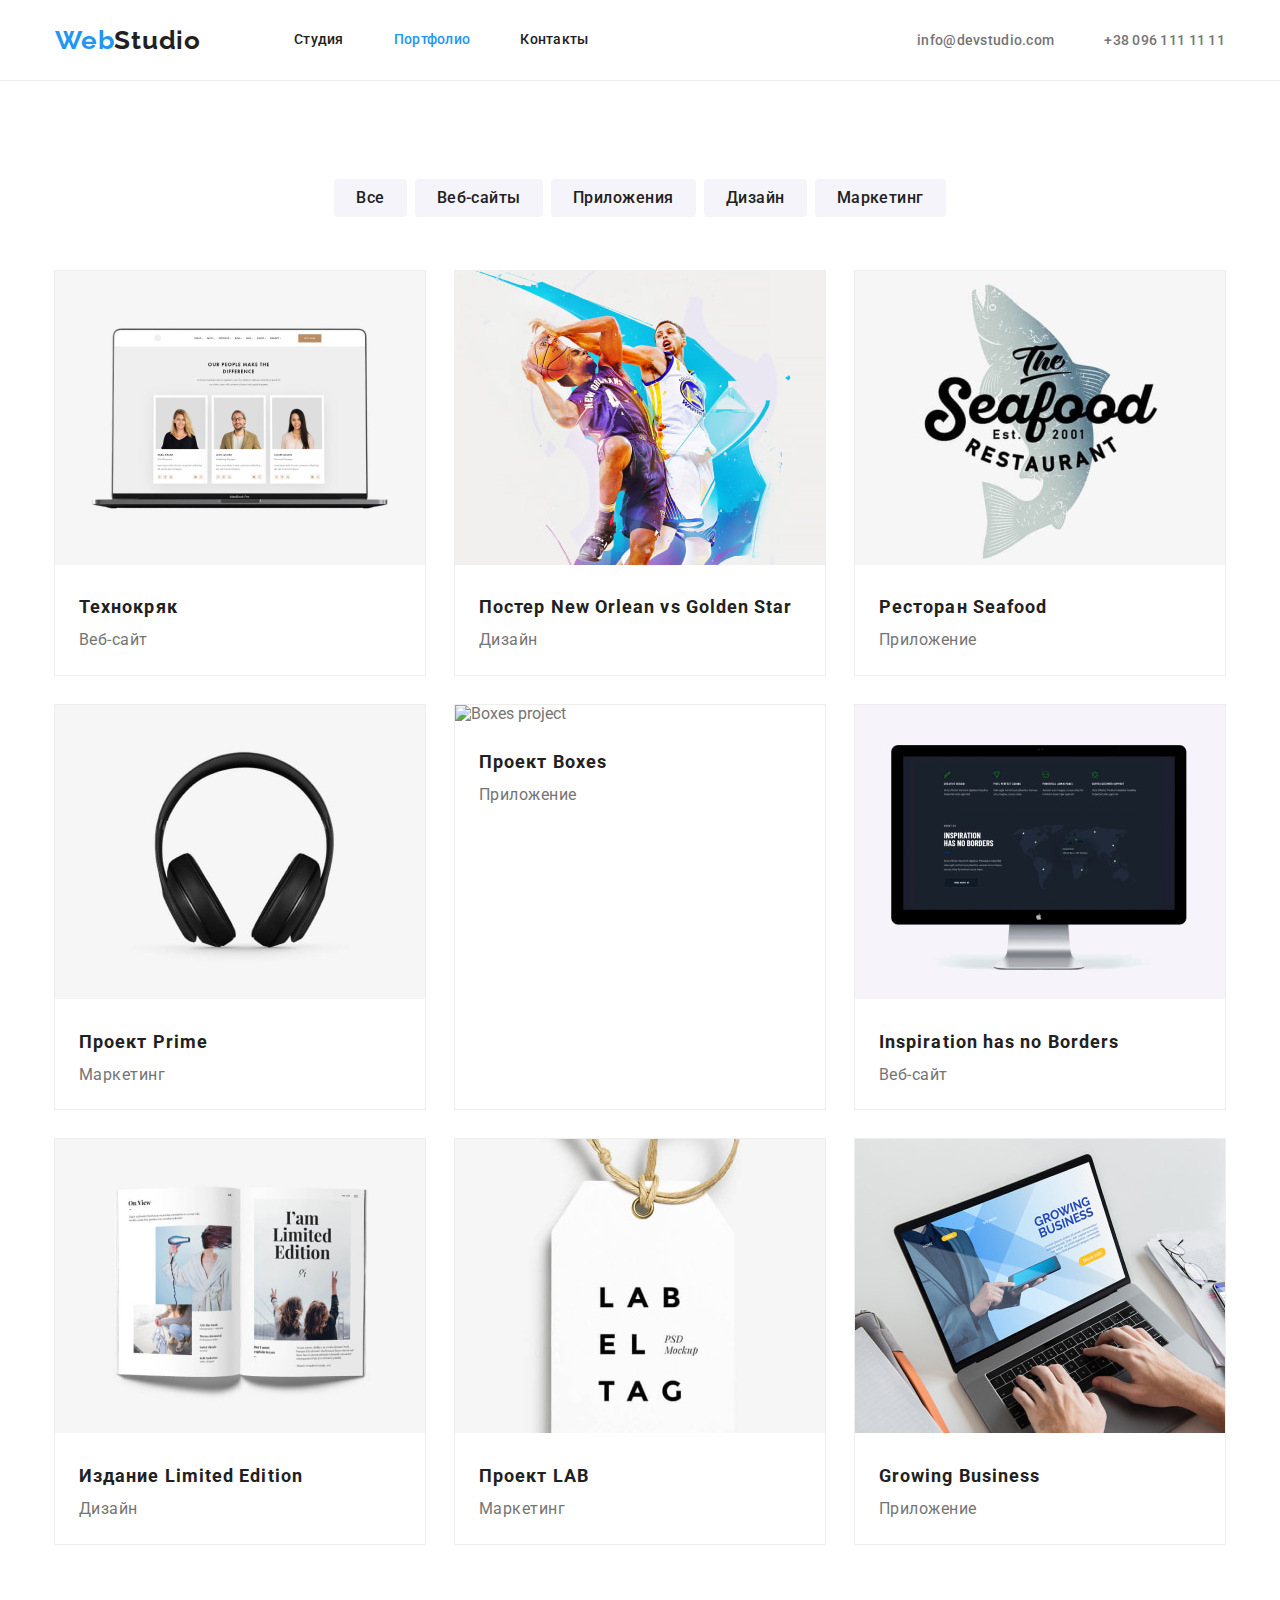
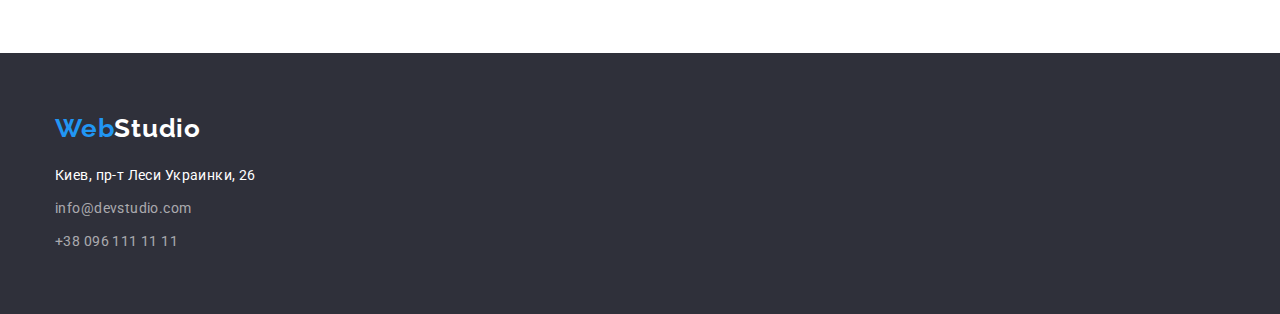
==== commit 1816b3b1: "ошибки с падингом" ====
--- a/docs/portfolio.html
+++ b/docs/portfolio.html
@@ -1,27 +1,25 @@
 <!DOCTYPE html>
 <html lang="ru">
-  <head>
-    <meta charset="UTF-8" />
-    <meta http-equiv="X-UA-Compatible" content="IE=edge" />
-    <meta name="viewport" content="width=device-width, initial-scale=1.0" />
-    <title>Document</title>
-    <link rel="preconnect" href="https://fonts.googleapis.com" />
-    <link rel="preconnect" href="https://fonts.gstatic.com" crossorigin />
-    <link
-      href="https://fonts.googleapis.com/css2?family=Raleway:wght@700&family=Roboto:wght@400;500;700;900&display=swap"
-      rel="stylesheet"
-    />
 
-    <link
-      href="https://cdnjs.cloudflare.com/ajax/libs/modern-normalize/1.1.0/modern-normalize.min.css"
-      rel="stylesheet"
-    />
-    <link rel="stylesheet" href="./css/style.css" />
-  </head>
-  <body class="body">
-    <!-- Шапка сайта -->
-    <header class="page-header">
-      <div class="main-nav conteiner">
+<head>
+  <meta charset="UTF-8" />
+  <meta http-equiv="X-UA-Compatible" content="IE=edge" />
+  <meta name="viewport" content="width=device-width, initial-scale=1.0" />
+  <title>Document</title>
+  <link rel="preconnect" href="https://fonts.googleapis.com" />
+  <link rel="preconnect" href="https://fonts.gstatic.com" crossorigin />
+  <link href="https://fonts.googleapis.com/css2?family=Raleway:wght@700&family=Roboto:wght@400;500;700;900&display=swap"
+    rel="stylesheet" />
+
+  <link href="https://cdnjs.cloudflare.com/ajax/libs/modern-normalize/1.1.0/modern-normalize.min.css"
+    rel="stylesheet" />
+  <link rel="stylesheet" href="./css/style.css" />
+</head>
+
+<body class="body">
+  <!-- Шапка сайта -->
+  <header class="page-header">
+    <div class="main-nav conteiner">
       <nav class="nav-content">
         <a href="./index.html" lang="en" class="logo logo-header link">
           <span class="logo-accent">Web</span>Studio
@@ -46,176 +44,133 @@
         </li>
       </ul>
     </div>
-    </header>
-    <main>
-      <section class="section">  
-        <div class="main-project conteiner">
-          <h1 class="visually-hidden" >Портфолио</h1>
+  </header>
+  <main>
+    <section class="filter-section">
+      <div class="main-project conteiner">
+        <h1 class="visually-hidden">Портфолио</h1>
 
-       <div class="filter">
-            <h2 class="filter-title visually-hidden">Направления проєктов</h2>
-        <ul class="filter-list">
-          <li class="filter-item">
-            <button type="button" class="filter-button">Все</button>
+        <div class="filter">
+          <h2 class="filter-title visually-hidden">Направления проєктов</h2>
+          <ul class="filter-list">
+            <li class="filter-item">
+              <button type="button" class="filter-button">Все</button>
+            </li>
+            <li class="filter-item">
+              <button type="button" class="filter-button">Веб-сайты</button>
+            </li>
+            <li class="filter-item">
+              <button type="button" class="filter-button">Приложения</button>
+            </li>
+            <li class="filter-item"><button type="button" class="filter-button">Дизайн</button></li>
+            <li class="filter-item">
+              <button type="button" class="filter-button">Маркетинг</button>
+            </li>
+          </ul>
+        </div>
+        <div class="project">
+          <h2 class="project-title visually-hidden">Список проєктов</h2>
+          <ul class="project-list list">
+            <li class="project-item">
+              <a href=""></a>
+              <img src="./img/portfolioimg/technokryakimg.jpg" alt="Technokryak" height="294" width="370" />
+              <div class="project-box">
+                <h3 class="project-name">Технокряк</h2>
+                  <p class="project-type">Веб-сайт</p>
+              </div>
+            </li>
+            <li class="project-item">
+              <a href=""></a>
+              <img src="./img/portfolioimg/ПостерNewOrleanvsGoldenStarimg.jpg" alt="Poster New Orlean" height="294"
+                width="370" />
+              <div class="project-box">
+                <h3 class="project-name">Постер New Orlean vs Golden Star</h2>
+                  <p class="project-type">Дизайн</p>
+              </div>
+            </li>
+            <li class="project-item">
+              <a href=""></a>
+              <img src="./img/portfolioimg/restorantimg.jpg" alt="Restorant App" height="294" width="370" />
+              <div class="project-box">
+                <h3 class="project-name">Ресторан Seafood</h3>
+                <p class="project-type">Приложение</p>
+              </div>
+            </li>
+            <li class="project-item">
+              <a href=""></a>
+              <img src="./img/portfolioimg/progectimg.jpg" alt="Prime project" height="294" width="370" />
+              <div class="project-box">
+                <h3 class="project-name">Проект Prime</h3>
+                <p class="project-type">Маркетинг</p>
+              </div>
+            </li>
+            <li class="project-item">
+              <a href=""></a>
+              <img src="./img/portfolioimg/boxesimg.jpg" alt="Boxes project" height="294" width="370" />
+              <div class="project-box">
+                <h3 class="project-name">Проект Boxes</h3>
+                <p class="project-type">Приложение</p>
+              </div>
+            </li>
+            <li class="project-item">
+              <a href=""></a>
+              <img src="./img/portfolioimg/vebsiteimg.jpg" alt="VebDew" height="294" width="370" />
+              <div class="project-box">
+                <h3 class="project-name">Inspiration has no Borders</h3>
+                <p class="project-type">Веб-сайт</p>
+              </div>
+            </li>
+            <li class="project-item">
+              <a href="">
+                <img src="./img/portfolioimg/izdaniyeimg.jpg" alt="Design" height="294" width="370" /></a>
+              <div class="project-box">
+                <h3 class="project-name">Издание Limited Edition</h3>
+                <p class="project-type"> Дизайн </p>
+              </div>
+            </li>
+            <li class="project-item">
+              <a href="">
+                <img src="./img/portfolioimg/labimg.jpg" alt="Marketing project" height="294" width="370" /></a>
+              <div class="project-box">
+                <h3 class="project-name">Проект LAB</h3>
+                <p class="project-type">Маркетинг</p>
+              </div>
+            </li>
+            <li class="project-item">
+              <a href="">
+                <img src="./img/portfolioimg/biznessimg.jpg" alt="Business App" height="294" width="370" /></a>
+              <div class="project-box">
+                <h3 class="project-name">Growing Business</h2>
+                  <p class="project-type">Приложение</p>
+              </div>
+            </li>
+          </ul>
+        </div>
+      </div>
+    </section>
+  </main>
+
+  <!-- Футер -->
+  <footer id="address" class="footer">
+    <div class=" conteiner">
+      <a href="./index.html" lang="en" class="logo logo-footer link">
+        <span class="logo-accent">Web</span>Studio
+      </a>
+      <address class="address">
+        <ul class="address-list list">
+          <li class="address-item">
+            <a href="" class="address-link link">Киев, пр-т Леси Украинки, 26</a>
           </li>
-          <li class="filter-item">
-            <button type="button" class="filter-button">Веб-сайты</button>
+          <li class="address-item">
+            <a href="mailto:info@devstudio.com" lang="en" class="address-link info link">info@devstudio.com</a>
           </li>
-          <li class="filter-item">
-            <button type="button" class="filter-button">Приложения</button>
-          </li>
-          <li class="filter-item"><button type="button" class="filter-button">Дизайн</button></li>
-          <li class="filter-item">
-            <button type="button" class="filter-button">Маркетинг</button>
+          <li class="address-item">
+            <a href="tel:+380961111111" class="address-link info link">+38 096 111 11 11</a>
           </li>
         </ul>
-      </div> 
-      <div class="project">
-        <h2 class="project-title visually-hidden">Список проєктов</h2>
-        <ul class="project-list list">
-          <li class="project-item">
-            <a href=""></a>
-            <img
-              src="./img/portfolioimg/technokryakimg.jpg"
-              alt="Technokryak"
-              height="294"
-              width="370"
-            />
-          <div class="project-box">
-            <h3 class="project-name">Технокряк</h2>
-            <p class="project-type">Веб-сайт</p>
-          </div>
-          </li>
-          <li class="project-item">
-            <a href=""></a>
-            <img
-              src="./img/portfolioimg/ПостерNewOrleanvsGoldenStarimg.jpg"
-              alt="Poster New Orlean"
-              height="294"
-              width="370"
-            />
-            <div class="project-box">
-              <h3 class="project-name">Постер New Orlean vs Golden Star</h2>
-              <p class="project-type">Дизайн</p>
-            </div>
-          </li>
-          <li class="project-item">
-            <a href=""></a>
-            <img
-              src="./img/portfolioimg/restorantimg.jpg"
-              alt="Restorant App"
-              height="294"
-              width="370"
-            />
-            <div class="project-box">
-              <h3 class="project-name">Ресторан Seafood</h3>
-              <p class="project-type">Приложение</p>
-            </div>
-          </li>
-          <li class="project-item">
-            <a href=""></a>
-            <img
-              src="./img/portfolioimg/progectimg.jpg"
-              alt="Prime project"
-              height="294"
-              width="370"
-            />
-             <div class="project-box">
-               <h3 class="project-name">Проект Prime</h3>
-               <p class="project-type">Маркетинг</p>
-             </div>
-          </li>
-          <li class="project-item">
-            <a href=""></a>
-            <img
-              src="./img/portfolioimg/boxesimg.jpg"
-              alt="Boxes project"
-              height="294"
-              width="370"
-            />
-              <div class="project-box">
-                <h3 class="project-name">Проект Boxes</h3>
-                <p class="project-type">Приложение</p> 
-              </div>
-          </li>
-          <li class="project-item">
-            <a href=""></a>
-            <img
-              src="./img/portfolioimg/vebsiteimg.jpg"
-              alt="VebDew"
-              height="294"
-              width="370"
-            />
-              <div class="project-box">
-                <h3 class="project-name">Inspiration has no Borders</h3>
-                <p class="project-type">Веб-сайт</p> 
-              </div>
-          </li>
-          <li class="project-item">
-            <a href="">
-            <img
-              src="./img/portfolioimg/izdaniyeimg.jpg"
-              alt="Design"
-              height="294"
-              width="370"
-            /></a>
-              <div class="project-box">
-                <h3 class="project-name">Издание Limited Edition</h3>
-                <p class="project-type"> Дизайн  </p>
-              </div>
-          </li>
-          <li class="project-item">
-            <a href="">
-            <img
-              src="./img/portfolioimg/labimg.jpg"
-              alt="Marketing project"
-              height="294"
-              width="370"
-            /></a>
-             <div class="project-box">
-                <h3 class="project-name">Проект LAB</h3>
-                <p class="project-type">Маркетинг</p>
-             </div>
-          </li>
-          <li class="project-item">
-            <a href="">
-            <img
-              src="./img/portfolioimg/biznessimg.jpg"
-              alt="Business App"
-              height="294"
-              width="370"
-            /></a>
-            <div class="project-box">
-               <h3 class="project-name">Growing Business</h2>
-               <p class="project-type">Приложение</p>
-            </div>
-          </li>
-        </ul>
-      </div>
+      </address>
     </div>
-      </section>
-    </main>
-   
-    <!-- Футер -->
-    <footer id="address" class="footer"> 
-      <div class=" conteiner">
-          <a href="./index.html" lang="en" class="logo logo-footer link">
-            <span class="logo-accent">Web</span>Studio
-          </a>
-          <address class="address">
-            <ul class="address-list list">
-                <li class="address-item">
-                    <a href="" class="address-link link">Киев, пр-т Леси Украинки, 26</a>
-                </li>
-                <li class="address-item">
-                    <a href="mailto:info@devstudio.com" lang="en" class="address-link info link">info@devstudio.com</a>
-                </li>
-                <li class="address-item">
-                    <a href="tel:+380961111111" class="address-link info link">+38 096 111 11 11</a>
-                </li>
-            </ul>
-        </address>
-      </div>
-        </footer>
-  </body>
-</html>
+  </footer>
+</body>
+
+</html>--- a/docs/css/style.css
+++ b/docs/css/style.css
@@ -47,6 +47,14 @@
 body {
     font-family: var(--main-font);
     color: var(--primary-text-color);
+}
+.section {
+    padding-top: 94px;
+}
+.conteiner {
+    width: 1200px;
+    padding: 0 15px;
+    margin: auto;
 }
 
 .visually-hidden {
@@ -196,12 +204,12 @@
     margin-left: auto;
     margin-right: auto;
     background-color: var(--footer-bg-color);
-}
-
-.hero-content {
-    text-align: center;
     padding-top: 200px;
     padding-bottom: 200px;
+}
+
+.hero-content {
+    text-align: center;
 }
 
 .hero-title {
@@ -240,7 +248,7 @@
 
 /* advantage */
 .advantage-list {
-    padding-top: 94px;
+
     display: flex;
     margin-left: -15px;
     margin-right: -15px;
@@ -270,35 +278,31 @@
     color: var(--primary-text-color);
 }
 
-.main-about {
+
+
+.about-title {
+    margin-bottom: 50px;
+    font-weight: 700;
+    font-size: 36px;
+    line-height: 1.16;
+    text-align: center;
+    letter-spacing: 0.03em;
+    color: var(--title-text-color);
+}
+
+.about-list {
+    display: flex;
+}
+
+.about-item:not(:last-child) {
+    margin-right: 30px;
+}
+
+/* team */
+ .team-section {
     padding-bottom: 94px;
     padding-top: 94px;
-}
-
-.about-title {
-    margin-bottom: 50px;
-    font-weight: 700;
-    font-size: 36px;
-    line-height: 1.16;
-    text-align: center;
-    letter-spacing: 0.03em;
-    color: var(--title-text-color);
-}
-
-.about-list {
-    display: flex;
-}
-
-.about-item:not(:last-child) {
-    margin-right: 30px;
-}
-
-/* team */
-.team .conteiner {
-    padding-top: 94px;
-    padding-bottom: 94px;
-}
-
+ }
 .team {
     background-color: var(--secondary-bg-color);
 }
@@ -338,6 +342,7 @@
     line-height: 1.19;
     letter-spacing: 0.03em;
     color: var(--title-text-color);
+    margin-bottom: 10px;
 }
 
 .team-post {
@@ -361,10 +366,11 @@
 
 /* filter */
 .main-project {
-    padding-top: 94px;
-    padding-bottom: 94px;
-}
-
+}
+.filter-section {
+    margin-bottom: 94px;
+    margin-top: 94px;
+}
 .filter {
     text-align: center;
 }
@@ -398,16 +404,17 @@
 }
 
 .filter-list {
+    margin: 0px;
+    padding: 0px;
     text-align: center;
     list-style: none;
     display: flex;
     flex-wrap: wrap;
     justify-content: center;
-
 }
 
 .filter-item {
-    margin: 8px;
+    margin: 4px;
     border-bottom: var(--primary-text-color);
     cursor: pointer;
 }
@@ -418,6 +425,7 @@
     display: flex;
     flex-wrap: wrap;
     margin: -15px;
+    margin-bottom: 94px;
 }
 
 .project-item {
@@ -437,7 +445,8 @@
 }
 .project-box {
     display: inline-block;
-    margin: 20px 24px 20px 24px;
+    margin: 20px 24px;
+    width: calc(100% - 50px);
 }
 
 .project-type {
